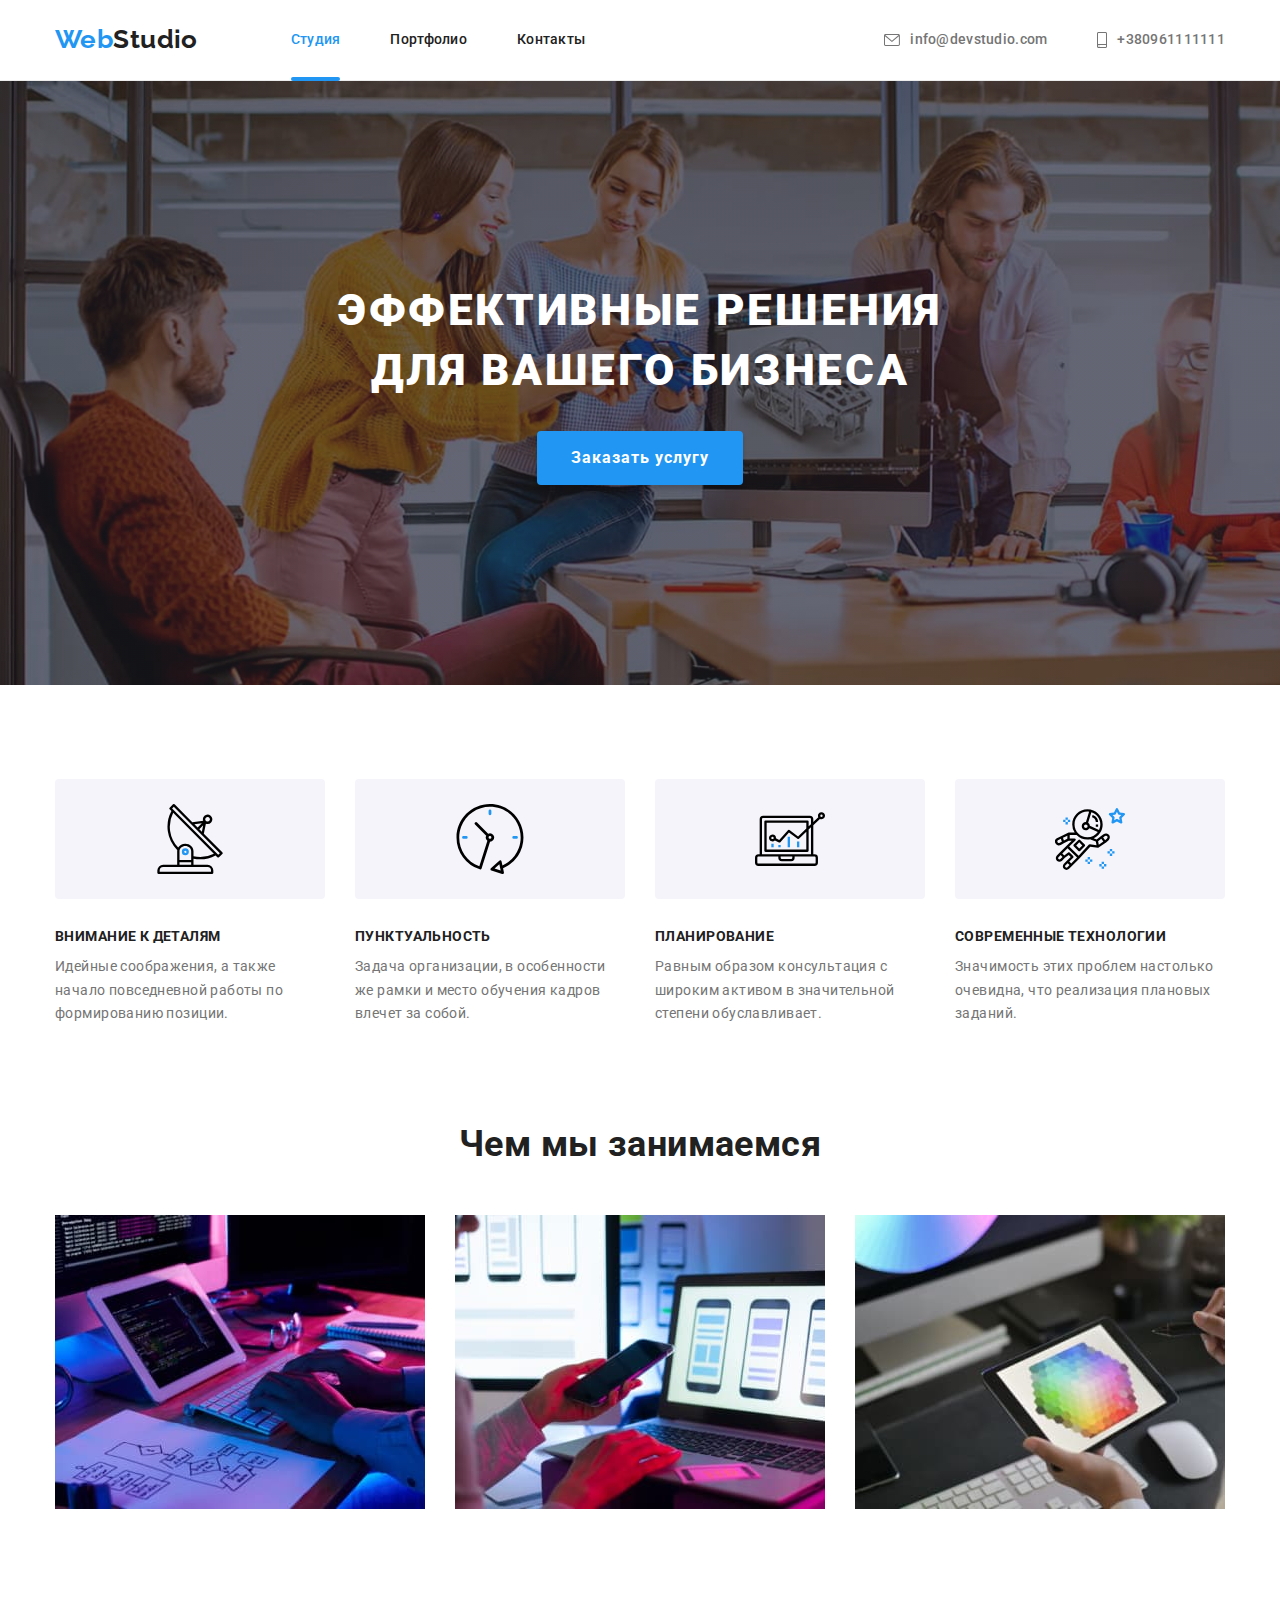
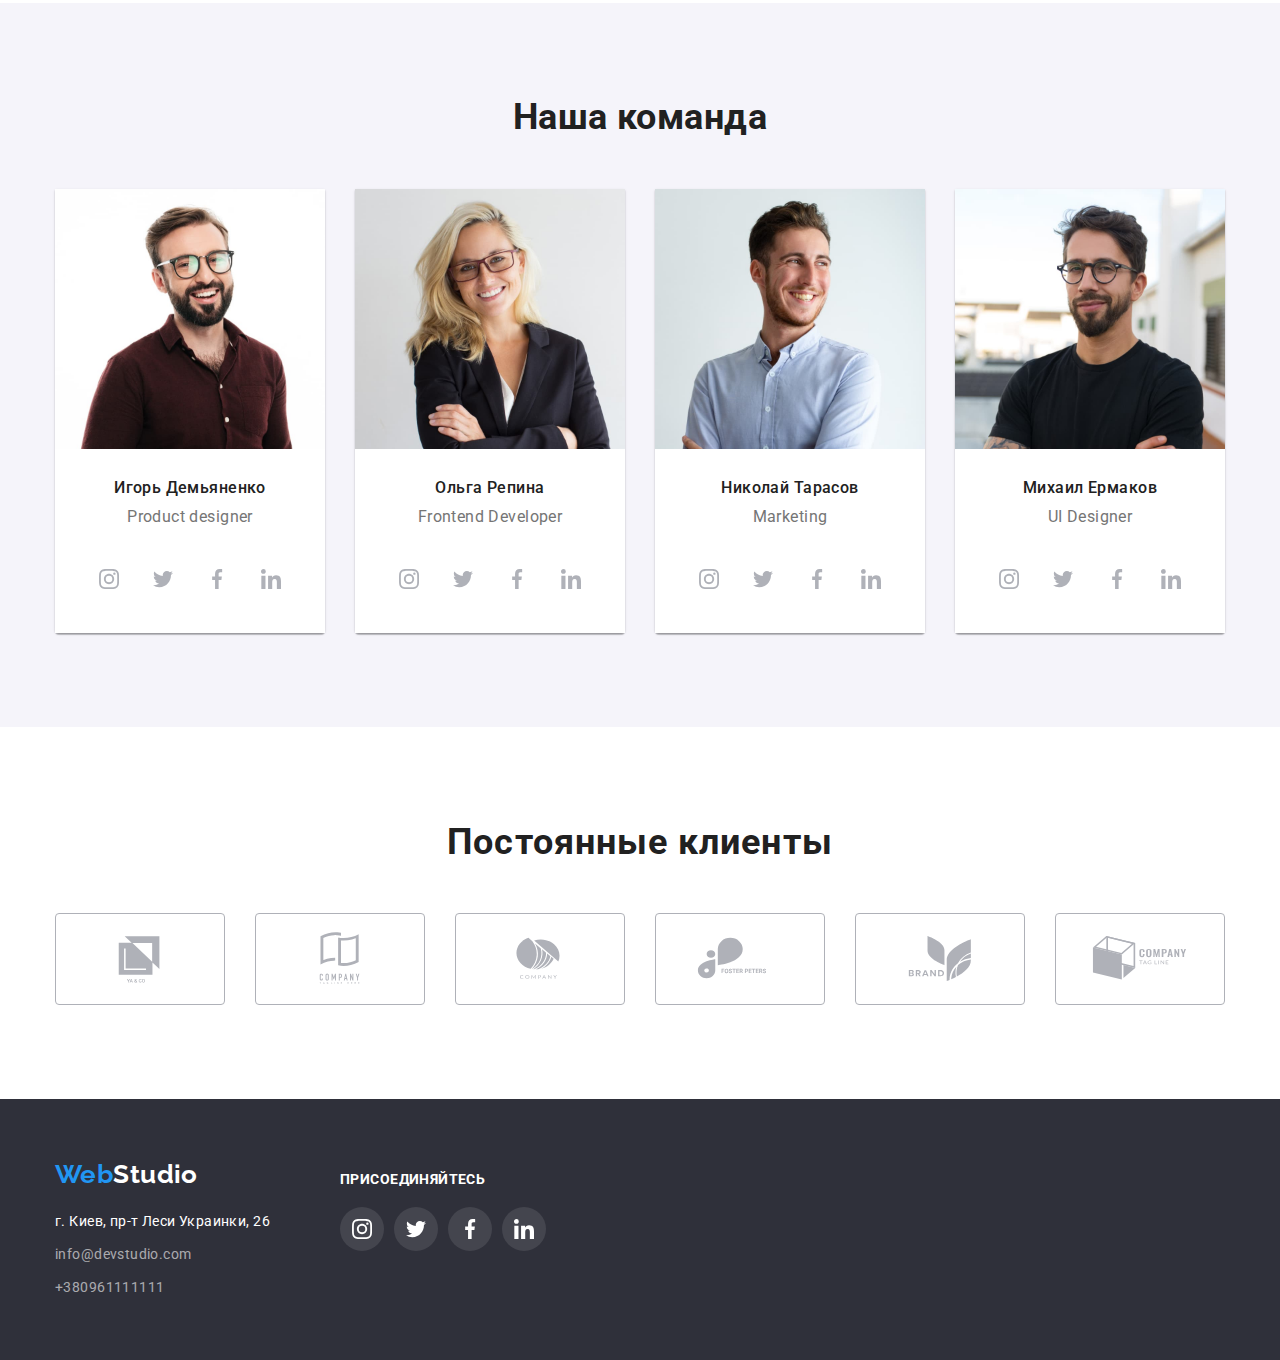
==== index.html @ 21a15780 "add line-nav" ====
<!DOCTYPE html>
<html lang="ru">
<head>
    <meta charset="UTF-8">
    <meta http-equiv="X-UA-Compatible" content="IE=edge">
    <meta name="viewport" content="width=device-width, initial-scale=1.0">
    <title>WebStudio</title>
    <link rel="preconnect" href="https://fonts.gstatic.com">
    <link href="https://fonts.googleapis.com/css2?family=Raleway:wght@700&family=Roboto:wght@400;500;700;900&display=swap" rel="stylesheet">
    <link rel="stylesheet" href="https://cdnjs.cloudflare.com/ajax/libs/modern-normalize/1.0.0/modern-normalize.min.css">
    <link rel="stylesheet" href="./css/styles.css">
</head>
<body>
  <header class="header">
    <div class="container">
      <nav class="navigation">
        <!--Logo section-->
        <a class="logotype link" href="./index.html"><span class="logo-item">Web</span>Studio</a>
        <!--Navigation-->
        <ul class="navigation-list list">
          <li class="navigation-item">
            <a class="navigation-link-current link" href="./index.html">Студия</a>
          </li>
          <li class="navigation-item">
            <a class="navigation-link link" href="./portfolio.html">Портфолио</a>
          </li>
          <li class="navigation-item">
            <a class="navigation-link link" href="#">Контакты</a>
          </li>
        </ul>
      </nav>
      <ul class="contact-list list">
        <li class="contact-link"> <a class="contact-item link" href="mailto:info@devstudio.com">
          <svg class="contact-mail">
            <use href="./images/icons/sprite.svg#icon-envelope"></use>
          </svg>
          info@devstudio.com</a>
        <li class="contact-link"> <a class="contact-item link" href="tel:+380961111111">
          <svg class="contact-tel">
            <use href="./images/icons/sprite.svg#icon-smartphone"></use>
          </svg>
          +380961111111</a> </li> 
        </li>
      </ul>
    </div>
  </header>
  <main class="main-studio">
    <!--Offer section-->
    <section class="offer-section">
      <div class="container">
        <h1 class="offer-section-title">Эффективные решения для вашего бизнеса</h1>
        <!--Order button-->
        <button class="order-button" type="button">Заказать услугу</button>
      </div>
    </section>
    <!--Details section-->
    <section class="details-section">
      <div class="container">
        <h2 class="visually-hidden">Наши приоритеты</h2>
        <ul class="details-section-list list">
          <li class="details-section-item">
            <div class="details-icon">
              <svg class="details-icon-svg">
                <use href="./images/icons/sprite.svg#icon-antenna"></use>
              </svg>
            </div>
            <h3 class="details-section-title">Внимание к деталям</h3>
            <p class="details-section-description">Идейные соображения, а также начало повседневной работы по формированию
              позиции.</p>
          </li>
          <li class="details-section-item">
            <div class="details-icon">
              <svg class="details-icon-svg">
                <use href="./images/icons/sprite.svg#icon-clock"></use>
              </svg>
            </div>
            <h3 class="details-section-title">Пунктуальность</h3>
            <p class="details-section-description">Задача организации, в особенности же рамки и место обучения кадров
              влечет
              за собой.</p>
          </li>
          <li class="details-section-item">
            <div class="details-icon">
              <svg class="details-icon-svg">
                <use href="./images/icons/sprite.svg#icon-diagram"></use>
              </svg>
            </div>
            <h3 class="details-section-title">Планирование</h3>
            <p class="details-section-description">Равным образом консультация с широким активом в значительной степени
              обуславливает.</p>
          </li>
          <li class="details-section-item">
            <div class="details-icon">
              <svg class="details-icon-svg">
                <use href="./images/icons/sprite.svg#icon-astronaut"></use>
              </svg>
            </div>
            <h3 class="details-section-title">Современные технологии</h3>
            <p class="details-section-description">Значимость этих проблем настолько очевидна, что реализация плановых
              заданий.</p>
          </li>
        </ul>
      </div>
    </section>
    <!--What we do-->
    <section class="what-we-do">
      <div class="container">
        <h2 class="what-we-do-title">Чем мы занимаемся</h2>
        <ul class="what-we-do-title-list list">
          <li class="what-we-do-item"><img class="what-we-do-image" src="./images/what-we-doing/img1.jpg"
              alt="programer-working-his-desk-office">
          </li>
          <li class="what-we-do-item"><img class="what-we-do-image" src="./images/what-we-doing/img2.jpg"
              alt="web-ui-designers-are-developing-application">
          </li>
          <li class="what-we-do-item"><img class="what-we-do-image" src="./images/what-we-doing/img3.jpg"
              alt="creative-artist-web-design-with-working">
          </li>
        </ul>
      </div>
    </section>
    <!--Team section-->
    <section class="ourteam">
      <div class="container">
        <h2 class="ourteam-main-title">Наша команда</h2>
        <ul class="ourteam-list list">
          <li class="ourteam-list-item"><img class="ourteam-image" src="./images/team/img-1.jpg" alt="Product designer">
            <div class="ourteam-content">
              <h3 class="ourteam-title">Игорь Демьяненко</h3>
              <p class="ourteam-description">Product designer</p>
              <ul class="list social-icons">
                <li class="social-icons-item">
                  <a href="" class="social-icons-link" target="_blank" rel="noopener noreferrer">
                    <svg class="social-icons-svg">
                      <use href="./images/icons/sprite.svg#icon-instagram"></use>
                    </svg>
                  </a>
                </li>
                <li class="social-icons-item">
                  <a href="" class="social-icons-link" target="_blank" rel="noopener noreferrer">
                    <svg class="social-icons-svg">
                      <use href="./images/icons/sprite.svg#icon-twitter"></use>
                    </svg>
                  </a>
                </li>
                <li class="social-icons-item">
                  <a href="" class="social-icons-link" target="_blank" rel="noopener noreferrer">
                    <svg class="social-icons-svg">
                      <use href="./images/icons/sprite.svg#icon-facebook"></use>
                    </svg>
                  </a>
                </li>
                <li class="social-icons-item">
                  <a href="" class="social-icons-link" target="_blank" rel="noopener noreferrer">
                    <svg class="social-icons-svg">
                      <use href="./images/icons/sprite.svg#icon-linkedin"></use>
                    </svg>
                  </a>
                </li>
              </ul>
            </div>
          </li>
          <li class="ourteam-list-item"><img class="ourteam-image" src="./images/team/img-2.jpg" alt="Frontend Developer">
            <div class="ourteam-content">
              <h3 class="ourteam-title">Ольга Репина</h3>
              <p class="ourteam-description">Frontend Developer</p>
              <ul class="list social-icons">
                <li class="social-icons-item">
                  <a href="" class="social-icons-link" target="_blank" rel="noopener noreferrer">
                    <svg class="social-icons-svg">
                      <use href="./images/icons/sprite.svg#icon-instagram"></use>
                    </svg>
                  </a>
                </li>
                <li class="social-icons-item">
                  <a href="" class="social-icons-link" target="_blank" rel="noopener noreferrer">
                    <svg class="social-icons-svg">
                      <use href="./images/icons/sprite.svg#icon-twitter"></use>
                    </svg>
                  </a>
                </li>
                <li class="social-icons-item">
                  <a href="" class="social-icons-link" target="_blank" rel="noopener noreferrer">
                    <svg class="social-icons-svg">
                      <use href="./images/icons/sprite.svg#icon-facebook"></use>
                    </svg>
                  </a>
                </li>
                <li class="social-icons-item">
                  <a href="" class="social-icons-link" target="_blank" rel="noopener noreferrer">
                    <svg class="social-icons-svg">
                      <use href="./images/icons/sprite.svg#icon-linkedin"></use>
                    </svg>
                  </a>
                </li>
              </ul>
            </div>
          </li>
          <li class="ourteam-list-item"><img class="ourteam-image" src="./images/team/img-3.jpg" alt="Marketing">
            <div class="ourteam-content">
              <h3 class="ourteam-title">Николай Тарасов</h3>
              <p class="ourteam-description">Marketing</p>
              <ul class="list social-icons">
                <li class="social-icons-item">
                  <a href="" class="social-icons-link" target="_blank" rel="noopener noreferrer">
                    <svg class="social-icons-svg">
                      <use href="./images/icons/sprite.svg#icon-instagram"></use>
                    </svg>
                  </a>
                </li>
                <li class="social-icons-item">
                  <a href="" class="social-icons-link" target="_blank" rel="noopener noreferrer">
                    <svg class="social-icons-svg">
                      <use href="./images/icons/sprite.svg#icon-twitter"></use>
                    </svg>
                  </a>
                </li>
                <li class="social-icons-item">
                  <a href="" class="social-icons-link" target="_blank" rel="noopener noreferrer">
                    <svg class="social-icons-svg">
                      <use href="./images/icons/sprite.svg#icon-facebook"></use>
                    </svg>
                  </a>
                </li>
                <li class="social-icons-item">
                  <a href="" class="social-icons-link" target="_blank" rel="noopener noreferrer">
                    <svg class="social-icons-svg">
                      <use href="./images/icons/sprite.svg#icon-linkedin"></use>
                    </svg>
                  </a>
                </li>
              </ul>
            </div>
          </li>
          <li class="ourteam-list-item"><img class="ourteam-image" src="./images/team/img-4.jpg" alt="UI Designer">
            <div class="ourteam-content">
              <h3 class="ourteam-title">Михаил Ермаков</h3>
              <p class="ourteam-description">UI Designer</p>
              <ul class="list social-icons">
                <li class="social-icons-item">
                  <a href="" class="social-icons-link" target="_blank" rel="noopener noreferrer">
                    <svg class="social-icons-svg">
                      <use href="./images/icons/sprite.svg#icon-instagram"></use>
                    </svg>
                  </a>
                </li>
                <li class="social-icons-item">
                  <a href="" class="social-icons-link" target="_blank" rel="noopener noreferrer">
                    <svg class="social-icons-svg">
                      <use href="./images/icons/sprite.svg#icon-twitter"></use>
                    </svg>
                  </a>
                </li>
                <li class="social-icons-item">
                  <a href="" class="social-icons-link" target="_blank" rel="noopener noreferrer">
                    <svg class="social-icons-svg">
                      <use href="./images/icons/sprite.svg#icon-facebook"></use>
                    </svg>
                  </a>
                </li>
                <li class="social-icons-item">
                  <a href="" class="social-icons-link" target="_blank" rel="noopener noreferrer">
                    <svg class="social-icons-svg">
                      <use href="./images/icons/sprite.svg#icon-linkedin"></use>
                    </svg>
                  </a>
                </li>
              </ul>
            </div>
          </li>
        </ul>
      </div>
    </section>
    <!-- Client-section -->
    <section class="client-section">
      <div class="container">
        <h2 class="client-title">Постоянные клиенты</h2>
        <ul class="client-list list">
          <li class="client-item">
            <a class="client-link" href="">
              <svg class="client-icons-svg">
                <use href="./images/icons/sprite.svg#icon-logo1"></use>
              </svg>
            </a>
          </li>
          <li class="client-item">
            <a class="client-link" href="">
              <svg class="client-icons-svg">
                <use href="./images/icons/sprite.svg#icon-logo2"></use>
              </svg>
            </a>
          </li>
          <li class="client-item">
            <a class="client-link" href="">
              <svg class="client-icons-svg">
                <use href="./images/icons/sprite.svg#icon-logo3"></use>
              </svg>
            </a>
          </li>
          <li class="client-item">
            <a class="client-link" href="">
              <svg class="client-icons-svg">
                <use href="./images/icons/sprite.svg#icon-logo4"></use>
              </svg>
            </a>
          </li>
          <li class="client-item">
            <a class="client-link" href="">
              <svg class="client-icons-svg">
                <use href="./images/icons/sprite.svg#icon-logo5"></use>
              </svg>
            </a>
          </li>
          <li class="client-item">
            <a class="client-link" href="">
              <svg class="client-icons-svg">
                <use href="./images/icons/sprite.svg#icon-logo6"></use>
              </svg>
            </a>
          </li>
        </ul>
      </div>
    </section>
  </main>
  <!--Contact footer section-->
  <footer class="contact-footer">
    <div class="container">
      <div class="contact-address">
        <a class="footer-logotype link" href="./index.html"><span class="logo-item">Web</span>Studio</a>
        <address class="address">
          <ul class="contact-footer-list list">
            <li class="contact-footer-item"><a class="contact-footer-link link"
                href="https://goo.gl/maps/Lhu3DwiovZqrXFvk8">г. Киев, пр-т Леси Украинки, 26</a></li>
            <li class="contact-footer-item"><a class="contact-footer-link2 link"
                href="mailto:info@devstudio.com">info@devstudio.com</a></li>
            <li class="contact-footer-item"><a class="contact-footer-link2 link" href="tel:+380961111111">+380961111111</a>
            </li>
          </ul>
        </address>
      </div>
      <div class="social-connect">
        <h2 class="connect-to-us">присоединяйтесь</h2>
        <ul class="social-icons list">
          <li class="social-icons-item">
            <a href="" class="social-icons-link footer-link" target="_blank" rel="noopener noreferrer">
              <svg class="social-icons-svg social-footer-svg">
                <use href="./images/icons/sprite.svg#icon-instagram"></use>
              </svg>
            </a>
          </li>
          <li class="social-icons-item">
            <a href="" class="social-icons-link footer-link" target="_blank" rel="noopener noreferrer">
              <svg class="social-icons-svg social-footer-svg">
                <use href="./images/icons/sprite.svg#icon-twitter"></use>
              </svg>
            </a>
          </li>
          <li class="social-icons-item">
            <a href="" class="social-icons-link footer-link" target="_blank" rel="noopener noreferrer">
              <svg class="social-icons-svg social-footer-svg">
                <use href="./images/icons/sprite.svg#icon-facebook"></use>
              </svg>
            </a>
          </li>
          <li class="social-icons-item">
            <a href="" class="social-icons-link footer-link" target="_blank" rel="noopener noreferrer">
              <svg class="social-icons-svg social-footer-svg">
                <use href="./images/icons/sprite.svg#icon-linkedin"></use>
              </svg>
            </a>
          </li>
        </ul>
      </div>
    </div>
  </footer>
  </body>
</html>
---- css/styles.css ----
:root {
  --main-font: "Roboto", sans-serif;
  --secondary-font: "Raleway", sans-serif;
  --main-color: #757575;
  --secondary-color: #212121;
  --accent-color: #2196f3;
  --accent-color-secondary: #ffffff;
  --background-color: #2f303a;
  --background-color-secondary: #f5f4fa;
  --icons-color: #afb1b8;
}
h1,
h2,
h3,
h4,
h5,
h6,
p {
  margin: 0;
}
img {
  display: block;
}
ul {
  margin: 0;
  padding: 0;
}
.list {
  list-style: none;
}
.link {
  text-decoration: none;
}
.address {
  font-style: normal;
  margin-top: 20px;
}
.container {
  width: 1200px;
  padding-left: 15px;
  padding-right: 15px;
  text-align: center;
  margin-right: auto;
  margin-left: auto;
}
body {
  font-family: var(--main-font);
  font-size: 14px;
  letter-spacing: 0.03em;
}
/*=============HEADER============*/
.header {
  margin-bottom: 0px;
  border-bottom: 1px solid #ececec;
}
.header .container {
  display: flex;
  align-items: center;
}
.navigation {
  background: var(--accent-color-secondary);
  display: flex;
  align-items: center;
}
.logotype {
  font-family: var(--secondary-font);
  font-weight: bold;
  font-size: 26px;
  line-height: 1.19;
  color: var(--secondary-color);
  padding-top: 24px;
  padding-bottom: 25px;
  margin-right: 93px;
  display: block;
}
.logo-item {
  color: var(--accent-color);
}
.navigation-list {
  display: flex;
  align-items: center;
}
.navigation-item:not(:last-child) {
  margin-right: 50px;
}
.navigation-link {
  font-weight: 500;
  font-size: 14px;
  line-height: 1.14;
  letter-spacing: 0.02em;
  color: var(--secondary-color);
  padding-top: 32px;
  padding-bottom: 32px;
  display: block;
}
.navigation-link-current {
  font-weight: 500;
  font-size: 14px;
  line-height: 1.14;
  letter-spacing: 0.02em;
  color: var(--accent-color);
  padding-top: 32px;
  padding-bottom: 32px;
  display: block;
}
.navigation-link-current {
  position: relative;
  /* color: var(--accent-color); */
}
.navigation-link-current::after {
  content: "";
  display: block;
  width: 100%;
  height: 4px;
  border-radius: 2px;
  background-color: var(--accent-color);
  bottom: -1px;
  position: absolute;
}
.navigation-link:hover,
.navigation-link:focus {
  color: var(--accent-color);
}
.contact-list {
  display: flex;
  align-items: center;
  margin-left: auto;
}
.contact-link:not(:last-child) {
  margin-right: 50px;
}
.contact-item {
  display: flex;
  align-items: center;
  font-weight: 500;
  font-size: 14px;
  line-height: 1.14;
  letter-spacing: 0.02em;
  color: var(--main-color);
  padding-top: 32px;
  padding-bottom: 32px;
}
.contact-item:hover,
.contact-item:focus {
  color: var(--accent-color);
}
.contact-mail {
  width: 16px;
  height: 12px;
  fill: currentColor;
  margin-right: 10px;
}
.contact-tel {
  width: 10px;
  height: 16px;
  fill: currentColor;
  margin-right: 10px;
}
/*=============END-HEADER============*/
/*=============OFFER============*/

.offer-section {
  background: var(--background-color);
  padding-top: 200px;
  padding-bottom: 200px;
  max-width: 1600px;
  min-height: 600px;
  margin-left: auto;
  margin-right: auto;
  background-image: linear-gradient(
      to top,
      rgba(47, 48, 58, 0.4),
      rgba(47, 48, 58, 0.4)
    ),
    url(../images/hero-image.jpg);
  background-repeat: no-repeat, no-repeat;
  background-size: cover, cover;
}
.offer-section .container {
  display: flex;
  flex-direction: column;
  justify-content: center;
  align-items: center;
}
.offer-section-title {
  font-weight: 900;
  font-size: 44px;
  line-height: 1.36;
  letter-spacing: 0.06em;
  text-transform: uppercase;
  color: var(--accent-color-secondary);
  max-width: 696px;
  text-align: center;
  margin-bottom: 30px;
}
.order-button {
  min-width: 200px;
  min-height: 50px;
  padding: 10px 32px;
  font-weight: bold;
  font-size: 16px;
  line-height: 1.875;
  letter-spacing: 0.06em;
  color: var(--accent-color-secondary);
  background: var(--accent-color);
  box-shadow: 0px 4px 4px rgba(0, 0, 0, 0.15);
  border-radius: 4px;
  border-color: transparent;
  cursor: pointer;
}
.order-button:hover,
.order-bytton:focus {
  background: var(--accent-color);
  box-shadow: 0px 4px 4px rgba(0, 0, 0, 0.15);
  border-radius: 4px;
  border-color: transparent;
  cursor: pointer;
}
/*=============END-OFFER============*/
/*=============DETAILS============*/
.details-section {
  padding-top: 94px;
  padding-bottom: 94px;
}
.visually-hidden {
  position: absolute !important;
  clip: rect(1px 1px 1px 1px);
  clip: rect(1px, 1px, 1px, 1px);
  padding: 0 !important;
  border: 0 !important;
  height: 1px !important;
  width: 1px !important;
  overflow: hidden;
}
.details-section-list {
  display: flex;
  align-items: center;
  text-align: left;
  justify-content: center;
  margin: -15px;
}
.details-section-item {
  flex-basis: calc((100% - 4 * 30px) / 4);
  margin: 15px;
}
.details-section-title {
  font-weight: bold;
  font-size: 14px;
  line-height: 1.14;
  text-transform: uppercase;
  color: var(--secondary-color);
  margin-bottom: 10px;
}
.details-section-description {
  width: 270px;
  height: 75px;
  font-weight: normal;
  font-size: 14px;
  line-height: 1.71;
  text-transform: none;
  color: var(--main-color);
}
.details-icon {
  display: flex;
  align-items: center;
  justify-content: center;
  background-color: var(--background-color-secondary);
  margin-bottom: 30px;
  border-radius: 4px;
  height: 120px;
}
.details-icon-svg {
  width: 70px;
  height: 70px;
  fill: currentColor;
}
/*=============END-DETAILS============*/
/*=============WHAT-WE-DO============*/
.what-we-do {
  padding-bottom: 94px;
}
.what-we-do-title {
  font-weight: bold;
  font-size: 36px;
  line-height: 1.16;
  color: var(--secondary-color);
  margin-bottom: 50px;
}
.what-we-do-title-list {
  display: flex;
  align-items: center;
  justify-content: center;
  margin: -15px;
}
.what-we-do-item {
  margin: 15px;
  flex-basis: calc((100% - 3 * 30px) / 3);
}
.what-we-do-image {
  width: 370px;
  height: 294px;
}
/*=============END-WHAT-WE-DO============*/
/*=============OURTEAM============*/
.ourteam {
  background: var(--background-color-secondary);
  padding-top: 94px;
  padding-bottom: 94px;
}
.ourteam-main-title {
  font-weight: bold;
  font-size: 36px;
  line-height: 1.16;
  color: var(--secondary-color);
  margin-bottom: 50px;
}
.ourteam-list {
  display: flex;
  align-items: center;
  justify-content: center;
  margin: -15px;
}
.ourteam-list-item {
  flex-basis: calc((100% - 4 * 30px) / 4);
  margin: 15px;
  box-shadow: 0px 1px 3px rgba(0, 0, 0, 0.12), 0px 1px 1px rgba(0, 0, 0, 0.14),
    0px 2px 1px rgba(0, 0, 0, 0.2);
  border-radius: 0px 0px 4px 4px;
}
.ourteam-content {
  padding: 30px 10px 32px 10px;
  background: #ffffff;
}
.ourteam-title {
  font-style: normal;
  font-weight: 500;
  font-size: 16px;
  line-height: 1.18;
  color: var(--secondary-color);
  text-align: center;
  margin-bottom: 10px;
}
.ourteam-image {
  width: 270px;
  height: 260px;
}
.ourteam-description {
  font-weight: normal;
  font-size: 16px;
  line-height: 1.18;
  color: var(--main-color);
  text-align: center;
  margin-bottom: 30px;
}
.social-icons {
  display: inline-flex;
}
.social-icons-svg {
  width: 20px;
  height: 20px;
  fill: var(--icons-color);
}
.social-icons-item:not(:last-child) {
  margin-right: 10px;
}
.social-icons-link:hover .social-icons-svg,
.social-icons-link:focus .social-icons-svg {
  fill: var(--accent-color-secondary);
}
.social-icons-link:hover,
.social-icons-link:focus {
  background-color: var(--accent-color);
}
.social-icons-link {
  display: flex;
  align-items: center;
  justify-content: center;
  width: 44px;
  height: 44px;
  border-radius: 50%;
  background-color: var(--accent-color-secondary);
}
/*=============END-OURTEAM============*/
/* ============CLIENTS=========== */
.client-section {
  padding-top: 94px;
  padding-bottom: 94px;
}
.client-list {
  display: flex;
  align-items: center;
  justify-content: center;
}
.client-title {
  font-size: 36px;
  line-height: 1.17;
  text-align: center;
  justify-content: center;
  letter-spacing: 0.03em;
  color: var(--secondary-color);
  margin-bottom: 50px;
}
.client-item {
  width: 170px;
  height: 92px;
  flex-basis: calc(100% - 6 * 30px) / 6;
}
.client-link {
  display: flex;
  justify-content: center;
  align-items: center;
  border: 1px solid #afb1b8;
  border-radius: 4px;
  width: 100%;
  height: 100%;
}
.client-icons-svg {
  width: 106px;
  height: 60px;
  fill: #afb1b8;
}
.client-link:hover,
.client-link:focus {
  border-color: var(--accent-color);
}
.client-item:not(:last-child) {
  margin-right: 30px;
}
.client-link:hover .client-icons-svg,
.client-link:focus .client-icons-svg {
  fill: var(--accent-color);
}

/* ===========END-CLIENTS=========== */
/*=============CONTACT-FOOTER===========*/
.contact-footer .container {
  display: flex;
  text-align: left;
}
.contact-footer {
  background: var(--background-color);
  padding-top: 60px;
  padding-bottom: 60px;
}
.footer-logotype {
  font-family: Raleway;
  font-weight: bold;
  font-size: 26px;
  line-height: 1.19;
  color: var(--accent-color-secondary);
  margin-bottom: 20px;
}
.contact-footer-item:not(:last-child) {
  margin-bottom: 9px;
}
.contact-footer-link {
  font-weight: normal;
  font-size: 14px;
  line-height: 1.71;
  color: var(--accent-color-secondary);
}
.contact-footer-link2 {
  font-weight: normal;
  font-size: 14px;
  line-height: 1.71;
  color: rgba(255, 255, 255, 0.6);
}
.social-connect {
  margin-left: 70px;
}
.connect-to-us {
  text-transform: uppercase;
  color: var(--accent-color-secondary);
  margin-bottom: 20px;
  margin-top: 12px;
  font-size: 14px;
  line-height: 1.15;
  letter-spacing: 0.03em;
  text-transform: uppercase;
}
.footer-link {
  background-color: rgba(255, 255, 255, 0.1);
}
.social-footer-svg {
  fill: var(--accent-color-secondary);
}
/*=============END-CONTACT-FOOTER===========*/
/*=============PORTFOLIO-BUTTON===========*/
.portfolio {
  padding-top: 94px;
  padding-bottom: 94px;
}
.list-portfolio-buttons {
  display: flex;
  align-items: center;
  justify-content: center;
  margin-bottom: 50px;
}
.portfolio-buttons-items:not(:last-child) {
  margin-right: 8px;
}
.portfolio-button {
  min-width: 73px;
  min-height: 38px;
  padding: 6px 22px;
  font-weight: 500;
  font-size: 16px;
  line-height: 1.625;
  color: var(--secondary-color);
  background: var(--background-color-secondary);
  border-radius: 4px;
  border-color: transparent;
  cursor: pointer;
}
.portfolio-button:hover,
.portfolio-button:focus {
  font-weight: 500;
  font-size: 16px;
  line-height: 1.625;
  color: var(--accent-color-secondary);
  background: var(--accent-color);
  box-shadow: 0px 3px 1px rgba(0, 0, 0, 0.1), 0px 1px 2px rgba(0, 0, 0, 0.08),
    0px 2px 2px rgba(0, 0, 0, 0.12);
  border-radius: 4px;
}
/*=============END-PORTFOLIO-BUTTON===========*/
/*=============PORTFOLIO-IMAGES===========*/
.list-portfolio-images {
  display: flex;
  box-sizing: border-box;
  flex-wrap: wrap;
  align-items: center;
  margin-top: -30px;
  margin-left: -30px;
}
.portfolio-content {
  text-align: left;
  padding-top: 20px;
  padding-right: 24px;
  padding-left: 24px;
  padding-bottom: 20px;
  display: inline-block;
  border: 1px solid #eeeeee;
  border-top: none;
  width: 370px;
}
.list-portfolio-images-items {
  flex-basis: calc((100% - 3 * 30px) / 3);
  margin-top: 30px;
  margin-left: 30px;
}
.list-portfolio-images-items:hover,
.list-portfolio-images-items:focus {
  box-shadow: 0px 1px 1px rgba(0, 0, 0, 0.12), 0px 4px 4px rgba(0, 0, 0, 0.06),
    1px 4px 6px rgba(0, 0, 0, 0.16);
}
.portfolio-image {
  width: 370px;
  height: 294px;
}
.portfolio-images-title {
  font-weight: bold;
  font-size: 18px;
  line-height: 2;
  letter-spacing: 0.06em;
  color: var(--secondary-color);
  margin-bottom: 4px;
}
.portfolio-image-description {
  font-weight: normal;
  font-size: 16px;
  line-height: 1.875;
  color: var(--main-color);
}
/*=============END-PORTFOLIO-IMAGES===========*/
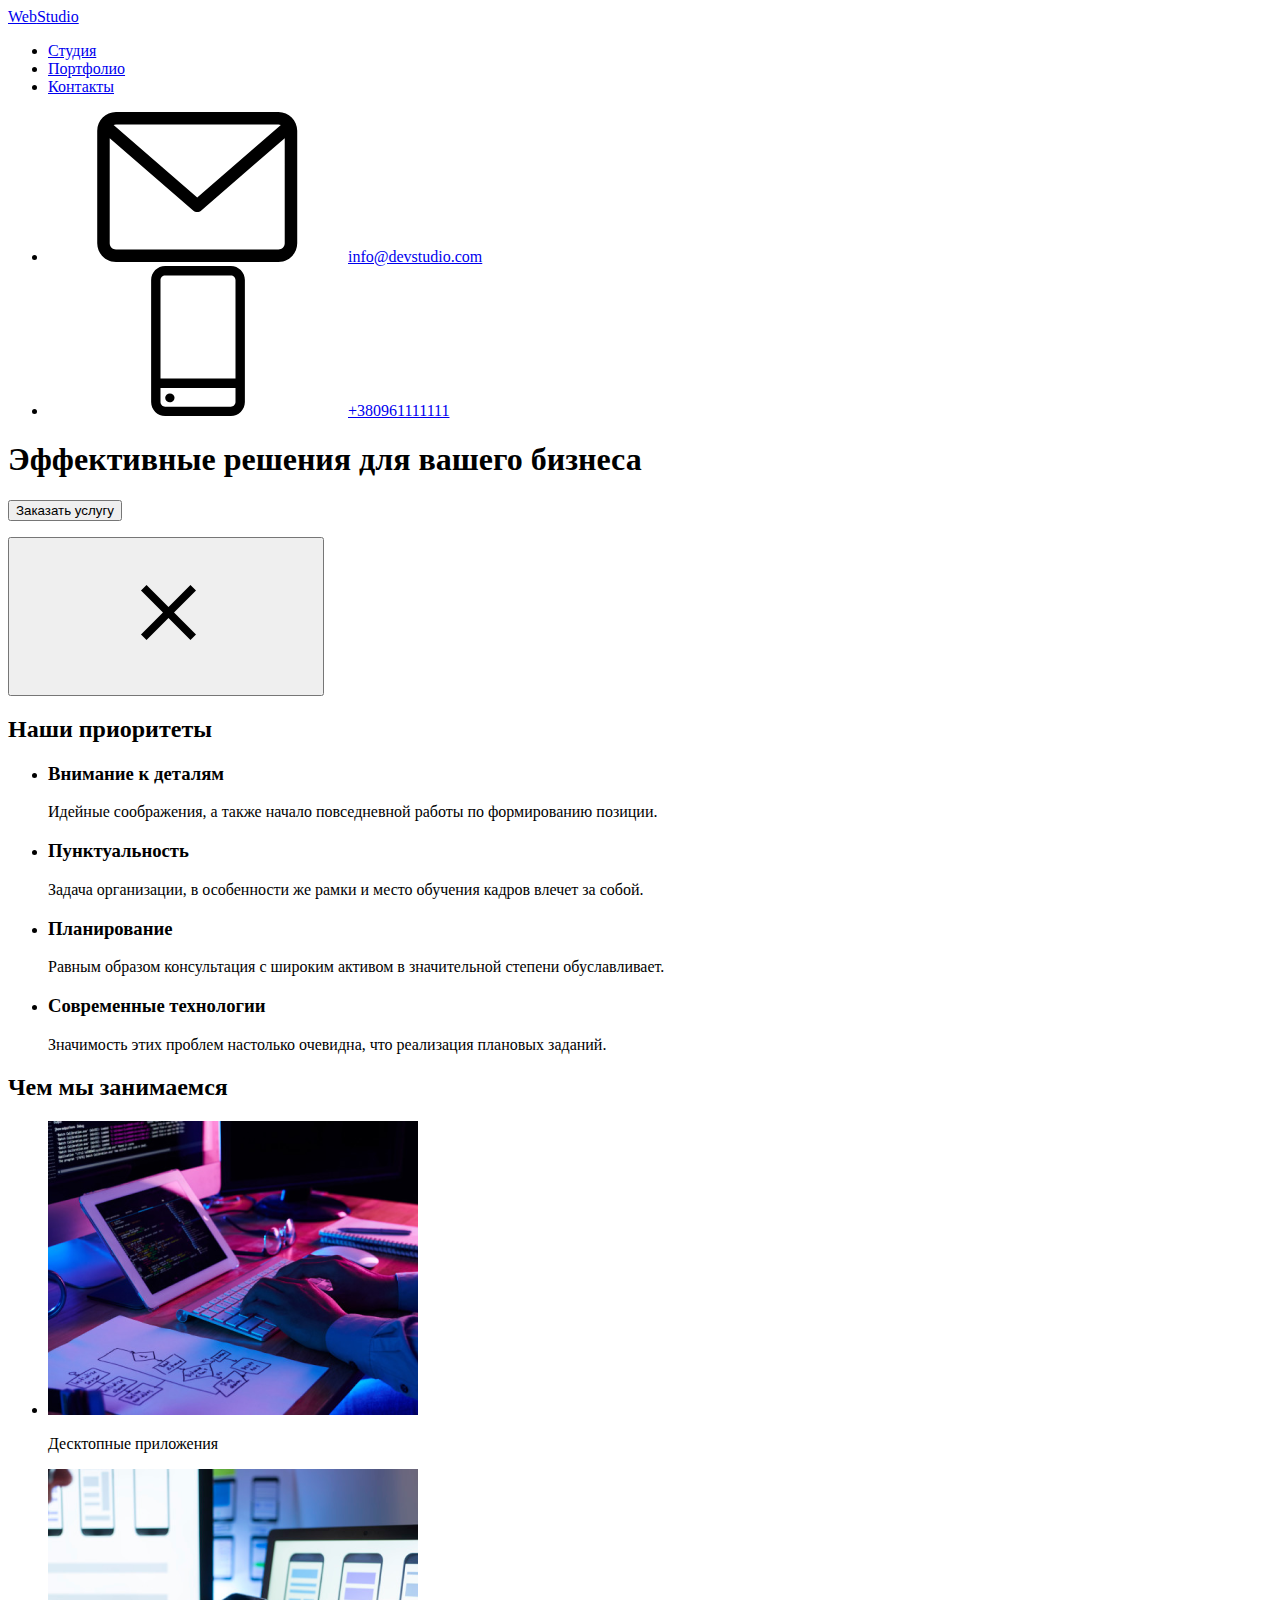
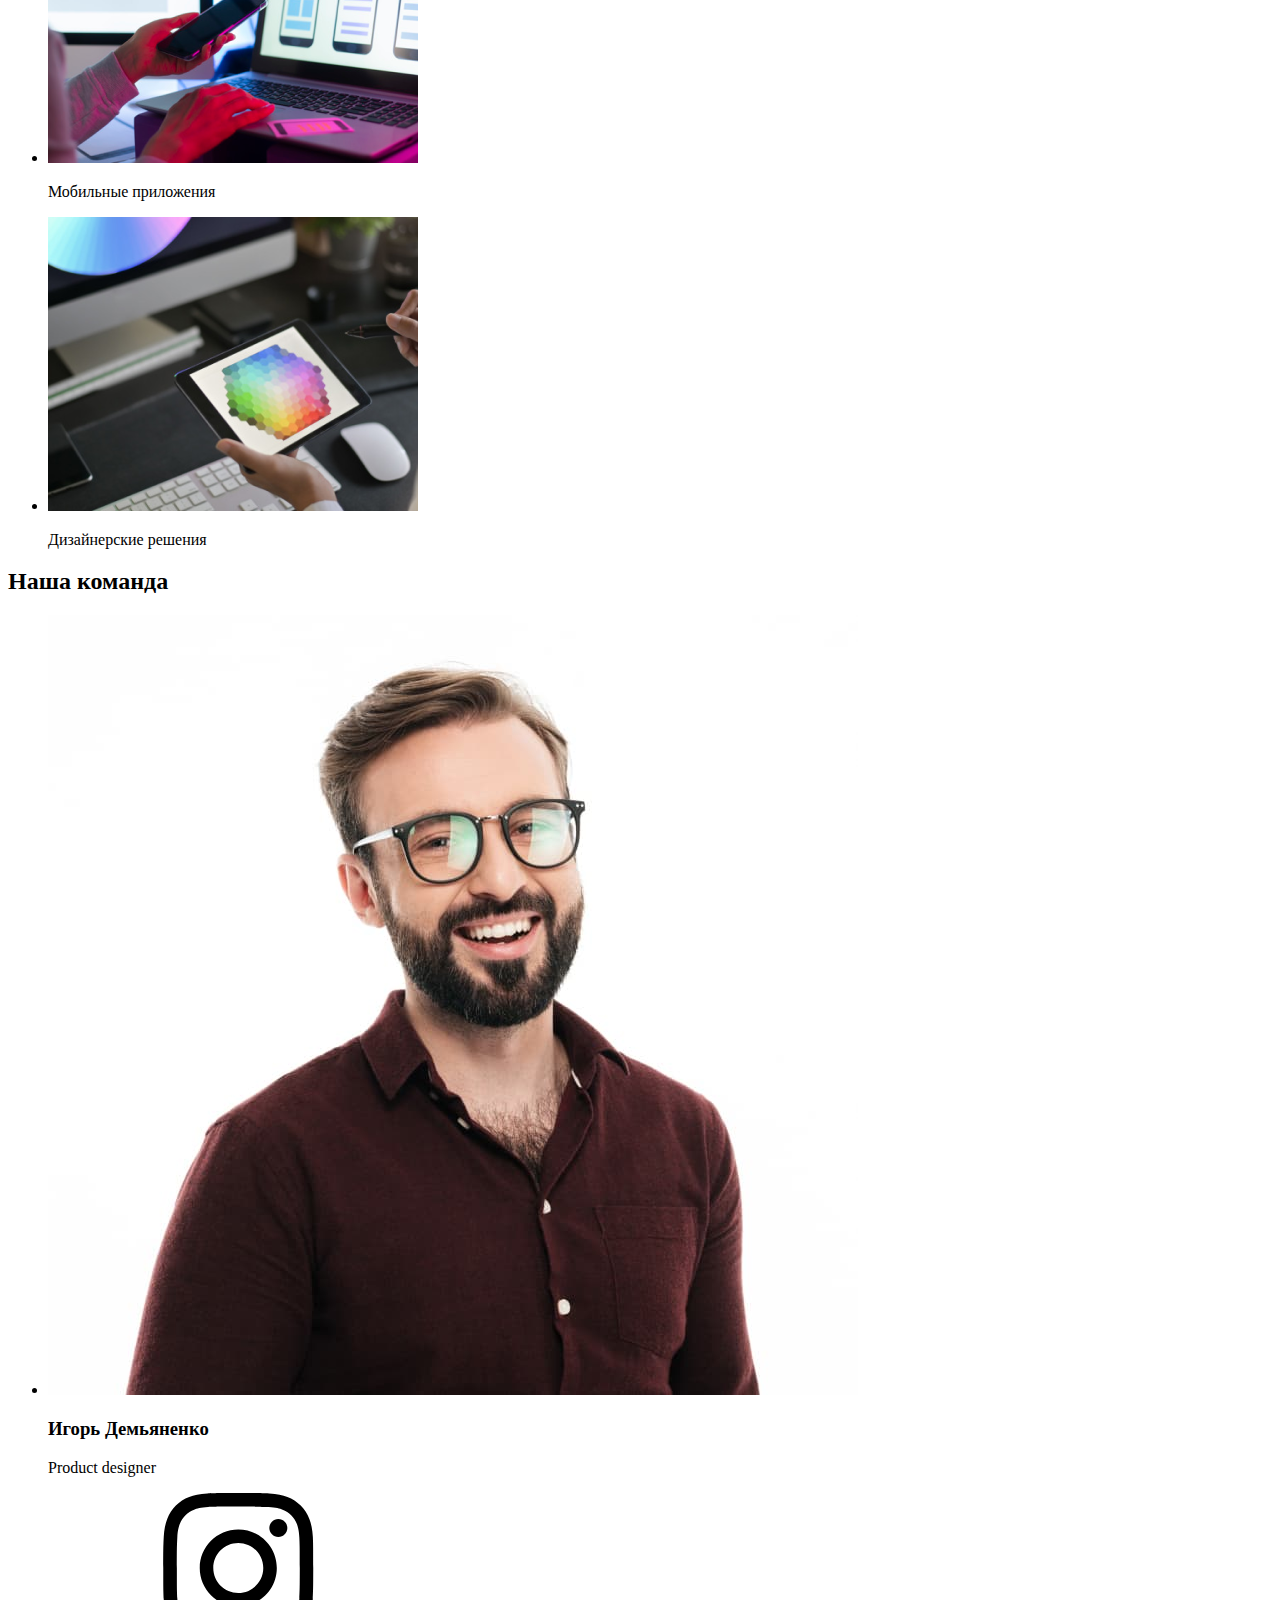
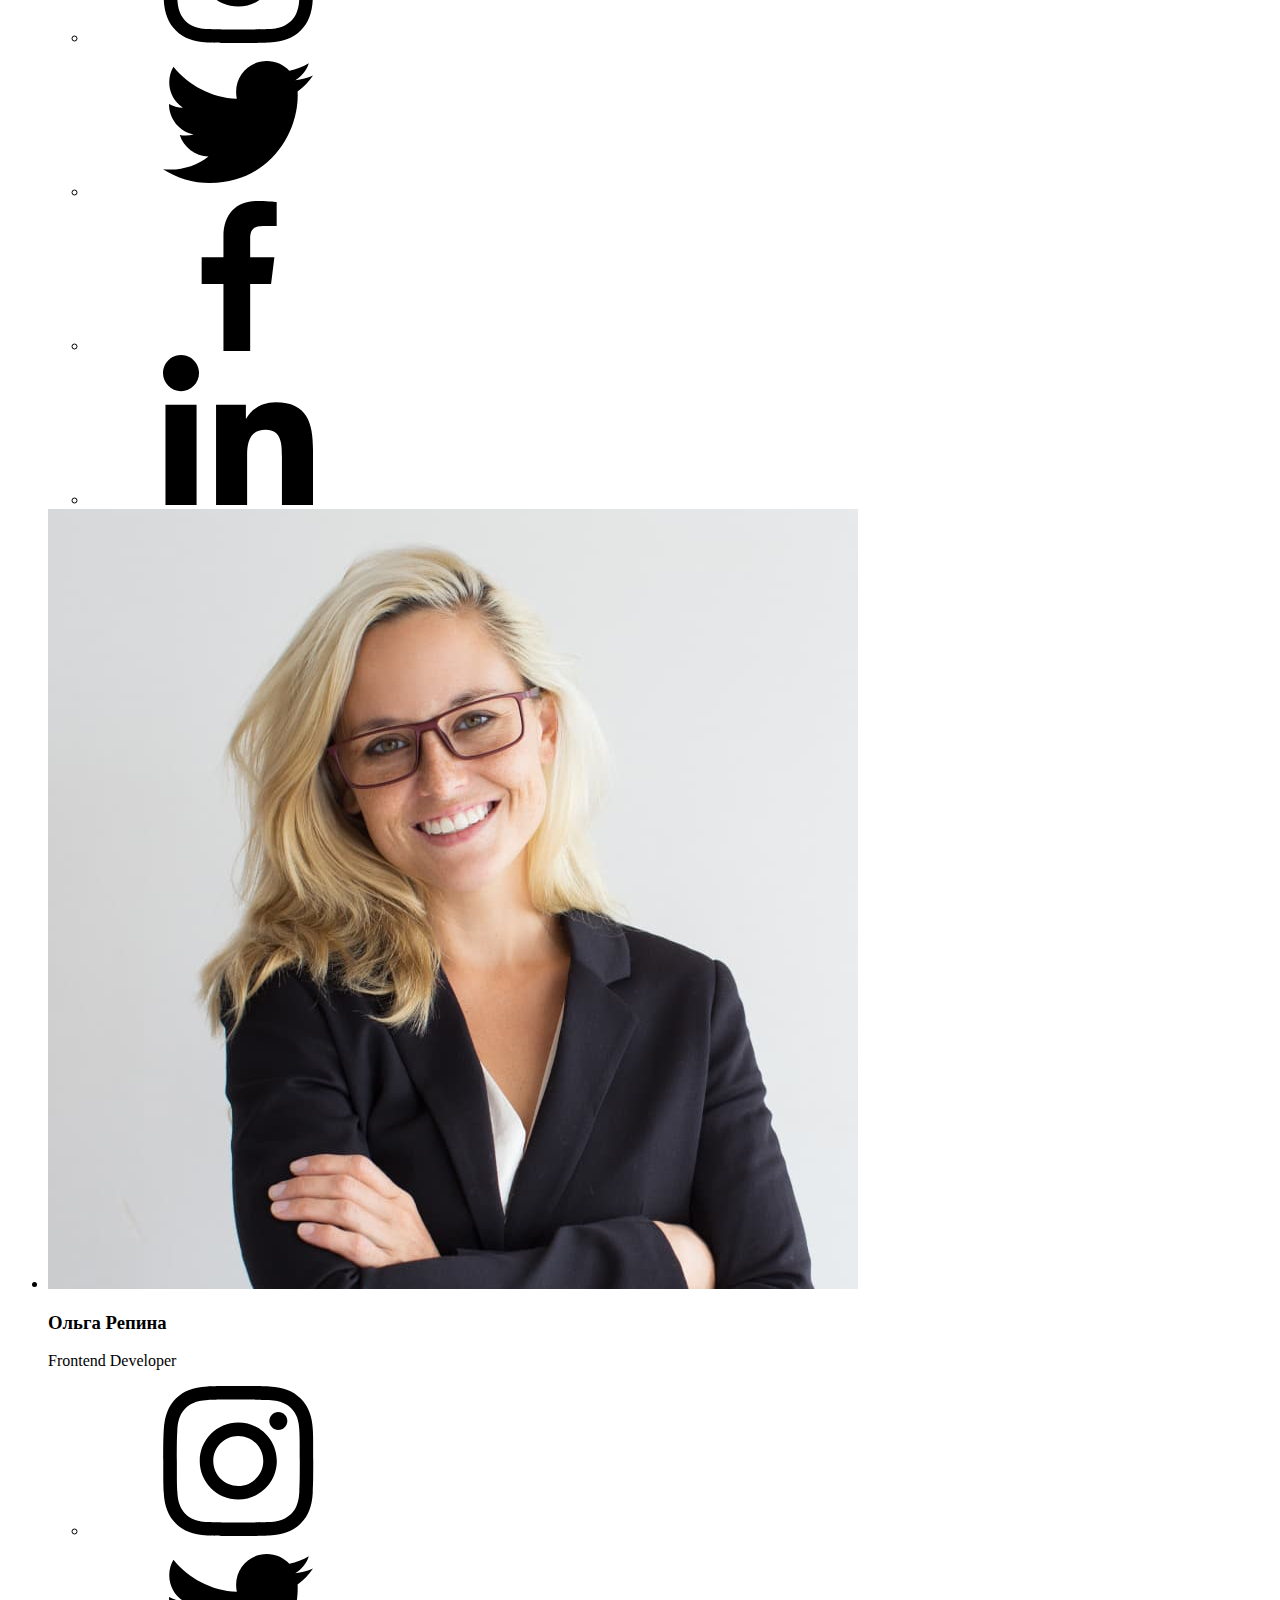
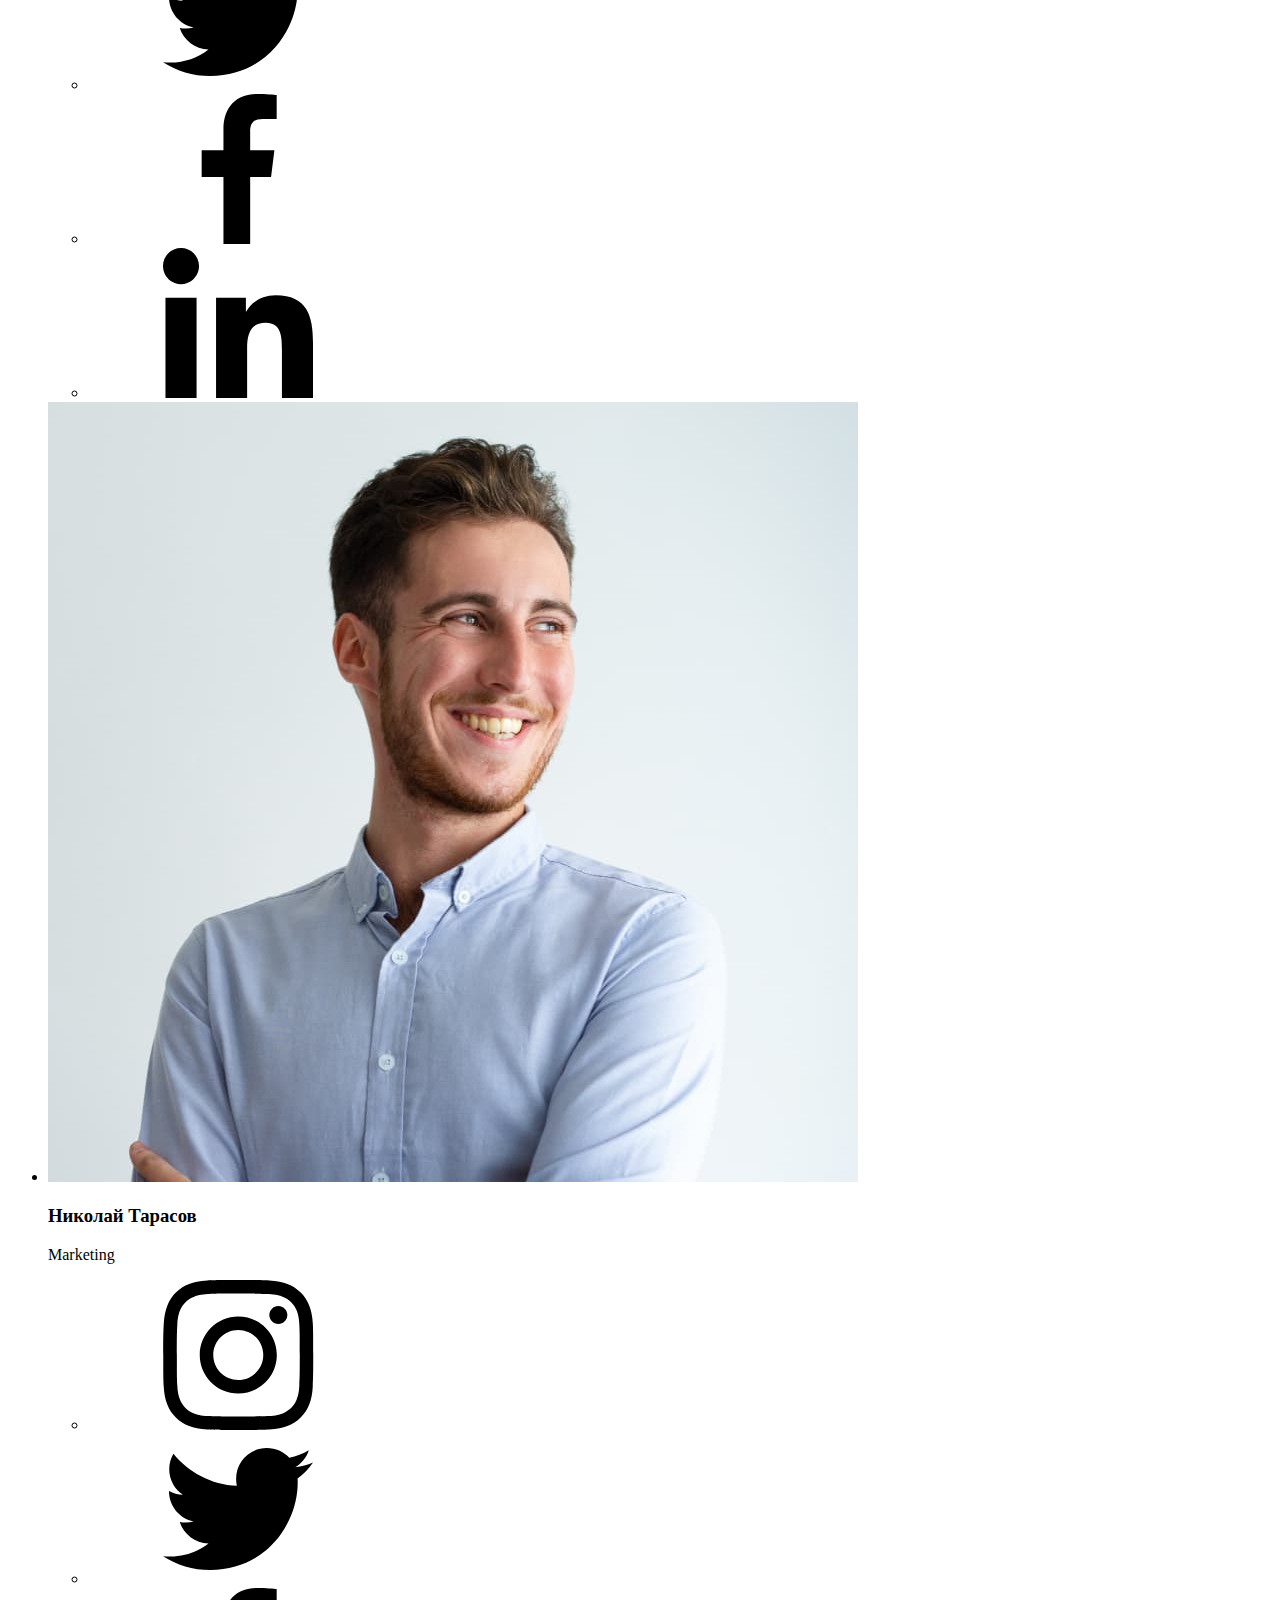
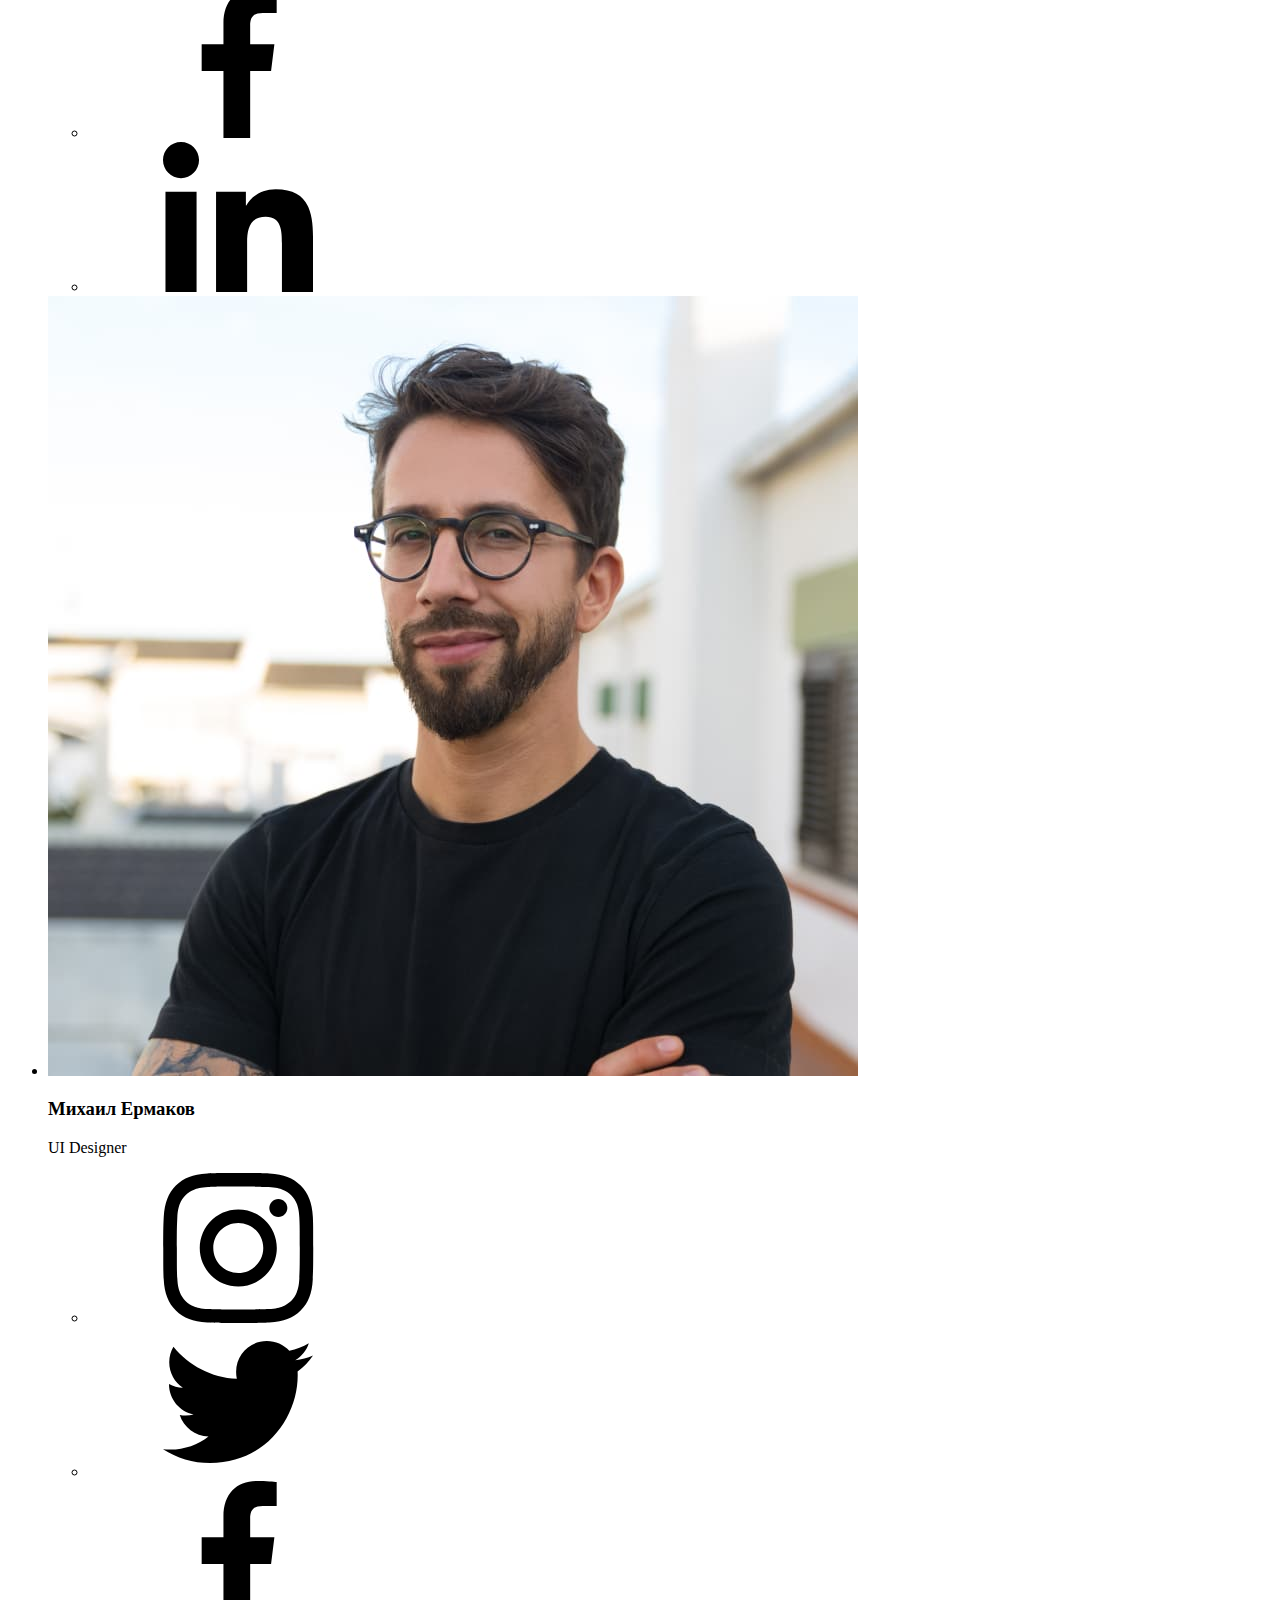
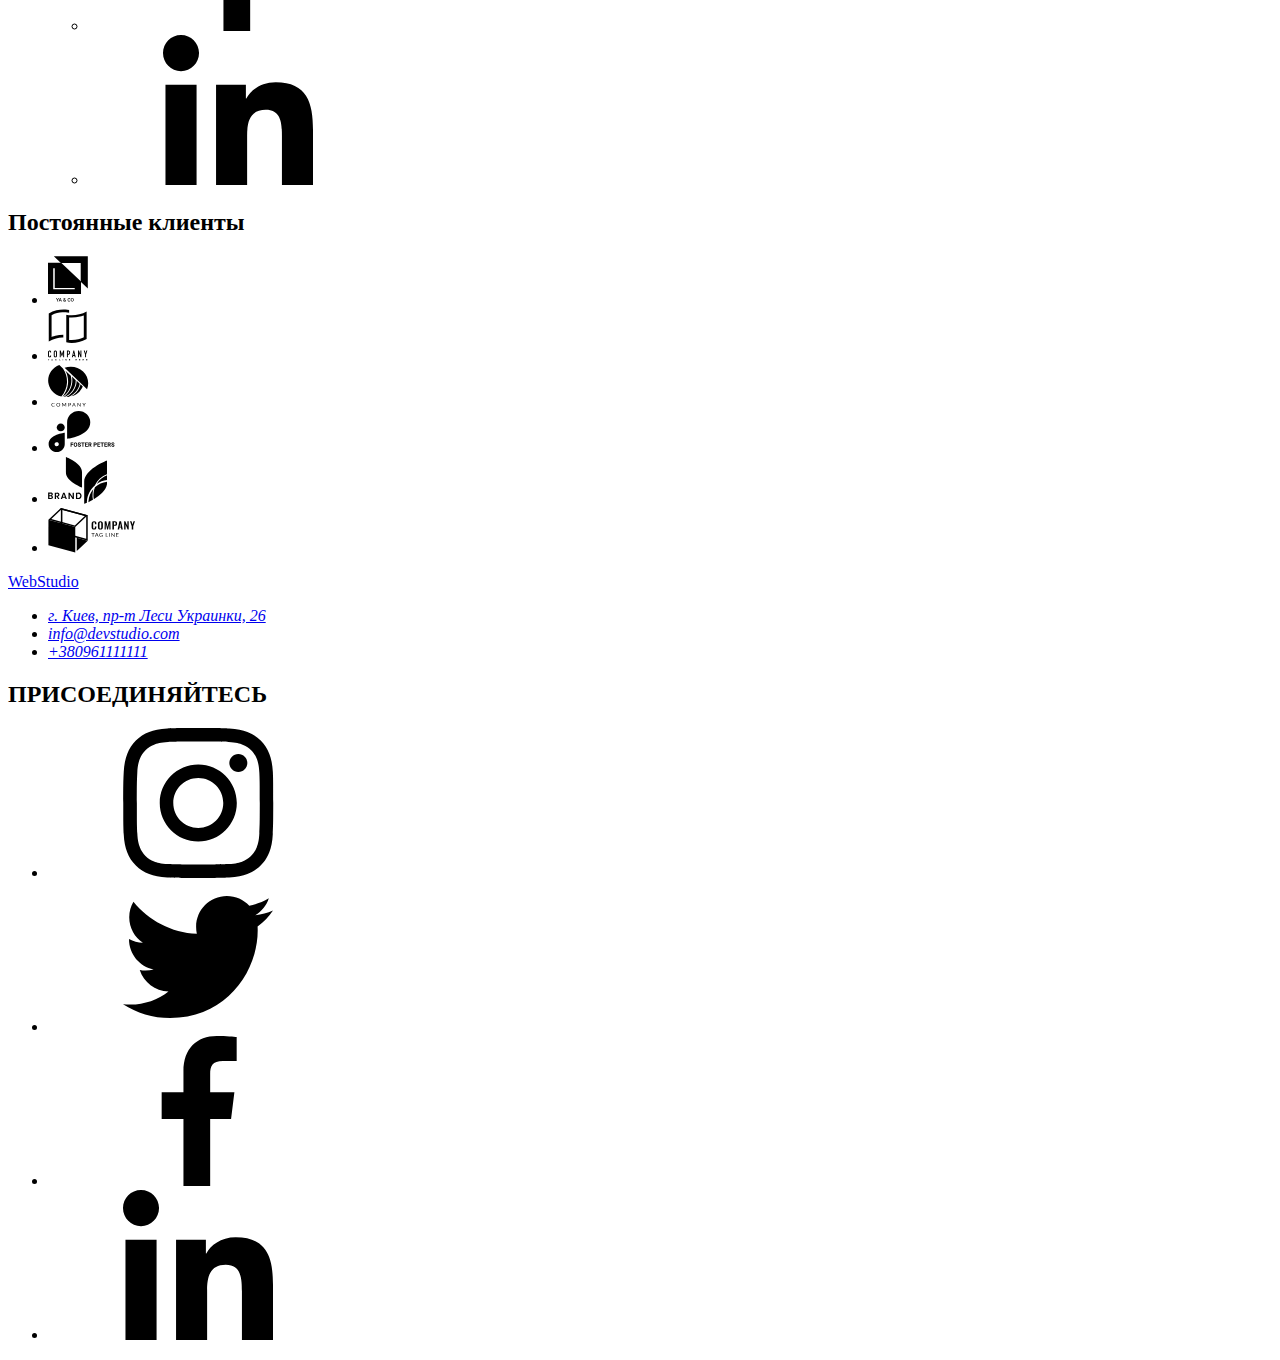
==== commit 515741c2: "finish" ====
--- a/index.html
+++ b/index.html
@@ -1,377 +1,367 @@
 <!DOCTYPE html>
-<html lang="ru">
+<html lang="en">
 <head>
     <meta charset="UTF-8">
-    <meta http-equiv="X-UA-Compatible" content="IE=edge">
     <meta name="viewport" content="width=device-width, initial-scale=1.0">
-    <title>WebStudio</title>
-    <link rel="preconnect" href="https://fonts.gstatic.com">
-    <link href="https://fonts.googleapis.com/css2?family=Raleway:wght@700&family=Roboto:wght@400;500;700;900&display=swap" rel="stylesheet">
-    <link rel="stylesheet" href="https://cdnjs.cloudflare.com/ajax/libs/modern-normalize/1.0.0/modern-normalize.min.css">
-    <link rel="stylesheet" href="./css/styles.css">
+    <title>Web_Sudio</title>
+       <link rel="preconnect" href="https://fonts.gstatic.com">
+    <link href="https://fonts.googleapis.com/css2?family=Raleway:wght@700&family=Roboto:wght@400;500;700;900&display=swap"
+        rel="stylesheet">
+                <link rel="stylesheet" href="https://cdnjs.cloudflare.com/ajax/libs/modern-normalize/1.0.0/modern-normalize.min.css"
+                    integrity="sha512-ISS7cAi1PEhQ8jnbJpJZMd29NlhNj4AWYyLOSp2CE/CsHxTCu+r+t0D2yoJudVrd0/8fTVPUVDzY5Tvli75u/g=="
+                    crossorigin="anonymous" />
+    <link rel="stylesheet" href="./CSS/styles.css">    
 </head>
-<body>
-  <header class="header">
-    <div class="container">
-      <nav class="navigation">
-        <!--Logo section-->
-        <a class="logotype link" href="./index.html"><span class="logo-item">Web</span>Studio</a>
-        <!--Navigation-->
-        <ul class="navigation-list list">
-          <li class="navigation-item">
-            <a class="navigation-link-current link" href="./index.html">Студия</a>
-          </li>
-          <li class="navigation-item">
-            <a class="navigation-link link" href="./portfolio.html">Портфолио</a>
-          </li>
-          <li class="navigation-item">
-            <a class="navigation-link link" href="#">Контакты</a>
-          </li>
-        </ul>
-      </nav>
-      <ul class="contact-list list">
-        <li class="contact-link"> <a class="contact-item link" href="mailto:info@devstudio.com">
-          <svg class="contact-mail">
-            <use href="./images/icons/sprite.svg#icon-envelope"></use>
-          </svg>
-          info@devstudio.com</a>
-        <li class="contact-link"> <a class="contact-item link" href="tel:+380961111111">
-          <svg class="contact-tel">
-            <use href="./images/icons/sprite.svg#icon-smartphone"></use>
-          </svg>
-          +380961111111</a> </li> 
-        </li>
-      </ul>
-    </div>
-  </header>
-  <main class="main-studio">
-    <!--Offer section-->
-    <section class="offer-section">
-      <div class="container">
-        <h1 class="offer-section-title">Эффективные решения для вашего бизнеса</h1>
-        <!--Order button-->
-        <button class="order-button" type="button">Заказать услугу</button>
-      </div>
-    </section>
-    <!--Details section-->
-    <section class="details-section">
-      <div class="container">
-        <h2 class="visually-hidden">Наши приоритеты</h2>
-        <ul class="details-section-list list">
-          <li class="details-section-item">
-            <div class="details-icon">
-              <svg class="details-icon-svg">
-                <use href="./images/icons/sprite.svg#icon-antenna"></use>
-              </svg>
+    <body>
+        <header class="header">
+            <div class="container">
+                <nav class="navigation">
+                <!--Logo section-->
+                        <a class="logotype link" href="./index.html" target="_blank"><span class="logo-item">Web</span>Studio</a>
+                <!--Navigation-->
+                        <ul class="navigation-list list">
+                                <li class="navigation-item">
+                            <a class="navigation-link-current link" href="./index.html">Студия</a> </li>
+                                <li class="navigation-item">
+                            <a class="navigation-link link" href="./portfolio.html">Портфолио</a> </li>
+                                <li class="navigation-item">
+                            <a class="navigation-link link" href="#">Контакты</a> </li>
+                        </ul>
+                </nav>
+                    <ul class="contactlist list">
+                        <li class="contact-link"> <a class="contact-item link" href="mailto:info@devstudio.com">
+                            <svg class="social-mail">
+                                <use href="./images/symbol.svg#icon-mail">
+                                </use>
+                            </svg>info@devstudio.com</a> </li>
+                        
+                        <li class="contact-link"> <a class="contact-item link" href="tel:+380961111111">
+                            <svg class="social-tel">
+                                <use href="./images/symbol.svg#icon-phone">
+                                </use>
+                            </svg>+380961111111</a> </li>
+                    </ul>
             </div>
-            <h3 class="details-section-title">Внимание к деталям</h3>
-            <p class="details-section-description">Идейные соображения, а также начало повседневной работы по формированию
-              позиции.</p>
-          </li>
-          <li class="details-section-item">
-            <div class="details-icon">
-              <svg class="details-icon-svg">
-                <use href="./images/icons/sprite.svg#icon-clock"></use>
-              </svg>
+        </header>
+        <main class="main-studio">
+            <!--Offer section-->
+            <section class="offer-section">
+                <div class="container">
+                    <h1 class="offer-section-title">Эффективные решения для вашего бизнеса</h1>
+                    <!--Order button-->
+                    <button class="order-button" type="button" data-modal-open>Заказать услугу</button>
+                    <div class="backdrop is-hidden" data-modal>
+                        <div class="modal">
+                            <p></p>
+                            <button type="button" class="model-close-button" data-modal-close>
+                                <svg class="model-close-icon">
+                                    <use href="./images/symbol.svg#icon-close"></use>
+                                </svg>
+                            </button>
+                        </div>
+                    </div>
+                </div>
+            </section>
+            <!--Details section-->
+            <section class="details-section">
+                <div class="container">
+                    <h2 class="visually-hidden">Наши приоритеты</h2>
+                        <ul class="details-section-list list">
+                            <li class="details-section-item antenna">
+                                <h3 class="details-section-title">Внимание к деталям</h3>
+                                <p class="details-section-description">Идейные соображения, а также начало повседневной работы по формированию
+                                    позиции.</p>
+                            </li>
+                            <li class="details-section-item clock" >
+                                <h3 class="details-section-title">Пунктуальность</h3>
+                                <p class="details-section-description">Задача организации, в особенности же рамки и место обучения кадров влечет
+                                    за собой.</p>
+                            </li>
+                            <li class="details-section-item vector" >
+                                <h3 class="details-section-title">Планирование</h3>
+                                <p class="details-section-description">Равным образом консультация с широким активом в значительной степени
+                                    обуславливает.</p>
+                            </li>
+                            <li class="details-section-item astronaut" >
+                                <h3 class="details-section-title">Современные технологии</h3>
+                                <p class="details-section-description">Значимость этих проблем настолько очевидна, что реализация плановых
+                                    заданий.</p>
+                            </li>
+                        </ul>
+                </div>         
+            </section>    
+            <!--What we do-->
+            <section class="what-we-do">
+                <div class="container">
+                    <h2 class="what-we-do-title">Чем мы занимаемся</h2>
+                    <ul class="what-we-do-title-list list">
+                        <li class="what-we-do-item">
+                            <img class="what-we-do-image" src="./images/img1.png" alt="programer-working-his-desk-office">
+                            <p class="what-we-do-description">Десктопные приложения</p>
+                        </li>
+                        <li class="what-we-do-item"><img class="what-we-do-image" src="./images/img2.png" alt="web-ui-designers-are-developing-application">
+                        <p class="what-we-do-description">Мобильные приложения</p>
+                        </li>
+                        <li class="what-we-do-item"><img class="what-we-do-image" src="./images/img3.png" alt="creative-artist-web-design-with-working">
+                        <p class="what-we-do-description">Дизайнерские решения</p>
+                        </li>
+                    </ul>
+                </div>
+            </section>    
+            <!--Team section-->
+            <section class="ourteam">
+                <div class="container">
+                    <h2 class="ourteam-main-title">Наша команда</h2>
+                    <ul class="ourteam-list list">
+                        <li class="ourteam-list-item"><img class="ourteam-image" src="./images/img4.jpg" alt="Product designer">
+                            <div class="ourteam-content">
+                                <h3 class="ourteam-title">Игорь Демьяненко</h3>
+                                <p class="ourteam-description">Product designer</p>
+                                <ul class="social-list list">
+                                    <li class="social-list-item">
+                                        <a href="" class="social-list-link link">
+                                            <svg class="social-list-icon">
+                                                <use href="./images/symbol.svg#icon-instagram"></use>
+                                            </svg>
+                                        </a>
+                                    </li>
+                                    <li class="social-list-item">
+                                        <a href="" class="social-list-link  link">
+                                            <svg class="social-list-icon">
+                                                <use href="./images/symbol.svg#icon-twitter"></use>
+                                            </svg>
+                                        </a>
+                                    </li>
+                                    <li class="social-list-item">
+                                        <a href="" class="social-list-link link">
+                                            <svg class="social-list-icon">
+                                                <use href="./images/symbol.svg#icon-facebook"></use>
+                                            </svg>
+                                        </a>
+                                    </li>
+                                    <li class="social-list-item">
+                                        <a href="" class="social-list-link link">
+                                            <svg class="social-list-icon">
+                                                <use href="./images/symbol.svg#icon-linkedin"></use>
+                                            </svg>
+                                        </a>
+                                    </li>
+                                </ul>
+                            </div>
+                        </li>
+                        <li class="ourteam-list-item"><img class="ourteam-image" src="./images/img5.jpg" alt="Frontend Developer">
+                            <div class="ourteam-content">
+                                <h3 class="ourteam-title">Ольга Репина</h3>
+                                <p class="ourteam-description">Frontend Developer</p>
+                                    <ul class="social-list list">
+                                        <li class="social-list-item">
+                                            <a href="" class="social-list-link link">
+                                                <svg class="social-list-icon">
+                                                    <use href="./images/symbol.svg#icon-instagram"></use>
+                                                </svg>
+                                            </a>
+                                        </li>
+                                        <li class="social-list-item">
+                                            <a href="" class="social-list-link  link">
+                                                <svg class="social-list-icon">
+                                                    <use href="./images/symbol.svg#icon-twitter"></use>
+                                                </svg>
+                                            </a>
+                                        </li>
+                                        <li class="social-list-item">
+                                            <a href="" class="social-list-link link">
+                                                <svg class="social-list-icon">
+                                                    <use href="./images/symbol.svg#icon-facebook"></use>
+                                                </svg>
+                                            </a>
+                                        </li>
+                                        <li class="social-list-item">
+                                            <a href="" class="social-list-link link">
+                                                <svg class="social-list-icon">
+                                                    <use href="./images/symbol.svg#icon-linkedin"></use>
+                                                </svg>
+                                            </a>
+                                        </li>
+                                    </ul>
+                            </div>
+                        </li>
+                        <li class="ourteam-list-item"><img class="ourteam-image" src="./images/img6.jpg" alt="Marketing">
+                            <div class="ourteam-content">
+                                <h3 class="ourteam-title">Николай Тарасов</h3>
+                                <p class="ourteam-description">Marketing</p>
+                                    <ul class="social-list list">
+                                        <li class="social-list-item">
+                                            <a href="" class="social-list-link link">
+                                                <svg class="social-list-icon">
+                                                    <use href="./images/symbol.svg#icon-instagram"></use>
+                                                </svg>
+                                            </a>
+                                        </li>
+                                        <li class="social-list-item">
+                                            <a href="" class="social-list-link  link">
+                                                <svg class="social-list-icon">
+                                                    <use href="./images/symbol.svg#icon-twitter"></use>
+                                                </svg>
+                                            </a>
+                                        </li>
+                                        <li class="social-list-item">
+                                            <a href="" class="social-list-link link">
+                                                <svg class="social-list-icon">
+                                                    <use href="./images/symbol.svg#icon-facebook"></use>
+                                                </svg>
+                                            </a>
+                                        </li>
+                                        <li class="social-list-item">
+                                            <a href="" class="social-list-link link">
+                                                <svg class="social-list-icon">
+                                                    <use href="./images/symbol.svg#icon-linkedin"></use>
+                                                </svg>
+                                            </a>
+                                        </li>
+                                    </ul>
+                            </div>
+                        </li>
+                        <li class="ourteam-list-item"><img class="ourteam-image" src="./images/img7.jpg" alt="UI Designer">
+                            <div class="ourteam-content">
+                                <h3 class="ourteam-title">Михаил Ермаков</h3>
+                                <p class="ourteam-description">UI Designer</p>
+                                    <ul class="social-list list">
+                                        <li class="social-list-item">
+                                            <a href="" class="social-list-link link">
+                                                <svg class="social-list-icon">
+                                                    <use href="./images/symbol.svg#icon-instagram"></use>
+                                                </svg>
+                                            </a>
+                                        </li>
+                                        <li class="social-list-item">
+                                            <a href="" class="social-list-link  link">
+                                                <svg class="social-list-icon">
+                                                    <use href="./images/symbol.svg#icon-twitter"></use>
+                                                </svg>
+                                            </a>
+                                        </li>
+                                        <li class="social-list-item">
+                                            <a href="" class="social-list-link link">
+                                                <svg class="social-list-icon">
+                                                    <use href="./images/symbol.svg#icon-facebook"></use>
+                                                </svg>
+                                            </a>
+                                        </li>
+                                        <li class="social-list-item">
+                                            <a href="" class="social-list-link link">
+                                                <svg class="social-list-icon">
+                                                    <use href="./images/symbol.svg#icon-linkedin"></use>
+                                                </svg>
+                                            </a>
+                                        </li>
+                                    </ul>
+                            </div>
+                        </li>
+                    </ul>
+                </div>
+            </section>
+            <!--Client section-->
+            <section class="client-section">
+                <div class="container">
+                    <h2 class="client-title">Постоянные клиенты</h2>
+                    <ul class="client-list list">
+                        <li class="client-item">
+                            <a class="client-link" href="">
+                                <svg class="client-content" width="44" height="49" >
+                                    <use href="./images/symbol.svg#icon-logo-1"></use>
+                                </svg>
+                            </a>
+                        </li>
+                        <li class="client-item">
+                            <a class="client-link" href="">
+                                <svg class="client-content" width="40" height="52">
+                                    <use href="./images/symbol.svg#icon-logo-2"></use>
+                                </svg>
+                            </a>
+                        </li>
+                        <li class="client-item">
+                            <a class="client-link" href="">
+                                <svg class="client-content" width="41" height="42">
+                                    <use href="./images/symbol.svg#icon-logo-3"></use>
+                                </svg>
+                            </a>
+                        </li>
+                        <li class="client-item">
+                            <a class="client-link" href="">
+                                <svg class="client-content" width="80" height="42">
+                                    <use href="./images/symbol.svg#icon-logo-4"></use>
+                                </svg>
+                            </a>
+                        </li>
+                        <li class="client-item">
+                            <a class="client-link" href="">
+                                <svg class="client-content" width="59" height="47">
+                                    <use href="./images/symbol.svg#icon-logo-5"></use>
+                                </svg>
+                            </a>
+                        </li>
+                        <li class="client-item">
+                            <a class="client-link" href="">
+                                <svg class="client-content" width="88" height="45">
+                                    <use href="./images/symbol.svg#icon-logo-6"></use>
+                                </svg>
+                            </a>
+                        </li>
+                    </ul>
+                </div>
+            </section>
+        </main>
+        <!--Contact footer section-->
+        <footer class="contact-footer">
+            <div class="container">
+                   <div class="container-qwe"><a class="footer-logotype link" href="./index.html" target="_blank"><span class="logo-item">Web</span>Studio</a>
+                        <address class="address">
+                            <ul class="contact-footer-list list">
+                                <li class="contact-footer-item"><a class="contact-footer-link link"
+                                        href="https://goo.gl/maps/Lhu3DwiovZqrXFvk8">г. Киев, пр-т Леси Украинки, 26</a></li>
+                                <li class="contact-footer-item"><a class="contact-footer-link2 link"
+                                        href="mailto:info@devstudio.com">info@devstudio.com</a></li>
+                                <li class="contact-footer-item"><a class="contact-footer-link2 link" href="tel:+380961111111">+380961111111</a>
+                                </li>
+                            </ul>
+                        </address>
+                    </div>
+                <div class="connect">
+                    <h2 class="connect-to-us">ПРИСОЕДИНЯЙТЕСЬ</h2>
+                    <ul class="connect-to-us-list list">
+                            <li class="social-list-item">
+                                <a href="" class="social-footer-list-link link">
+                                    <svg class="social-footer-list-icon">
+                                        <use href="./images/symbol.svg#icon-instagram"></use>
+                                    </svg>
+                                </a>
+                            </li>
+                            <li class="social-list-item">
+                                <a href="" class="social-footer-list-link  link">
+                                    <svg class="social-footer-list-icon">
+                                        <use href="./images/symbol.svg#icon-twitter"></use>
+                                    </svg>
+                                </a>
+                            </li>
+                            <li class="social-list-item">
+                                <a href="" class="social-footer-list-link link">
+                                    <svg class="social-footer-list-icon">
+                                        <use href="./images/symbol.svg#icon-facebook"></use>
+                                    </svg>
+                                </a>
+                            </li>
+                            <li class="social-list-item">
+                                <a href="" class="social-footer-list-link link">
+                                    <svg class="social-footer-list-icon">
+                                        <use href="./images/symbol.svg#icon-linkedin"></use>
+                                    </svg>
+                                </a>
+                            </li>
+                    </ul>
+                </div>
+          
             </div>
-            <h3 class="details-section-title">Пунктуальность</h3>
-            <p class="details-section-description">Задача организации, в особенности же рамки и место обучения кадров
-              влечет
-              за собой.</p>
-          </li>
-          <li class="details-section-item">
-            <div class="details-icon">
-              <svg class="details-icon-svg">
-                <use href="./images/icons/sprite.svg#icon-diagram"></use>
-              </svg>
-            </div>
-            <h3 class="details-section-title">Планирование</h3>
-            <p class="details-section-description">Равным образом консультация с широким активом в значительной степени
-              обуславливает.</p>
-          </li>
-          <li class="details-section-item">
-            <div class="details-icon">
-              <svg class="details-icon-svg">
-                <use href="./images/icons/sprite.svg#icon-astronaut"></use>
-              </svg>
-            </div>
-            <h3 class="details-section-title">Современные технологии</h3>
-            <p class="details-section-description">Значимость этих проблем настолько очевидна, что реализация плановых
-              заданий.</p>
-          </li>
-        </ul>
-      </div>
-    </section>
-    <!--What we do-->
-    <section class="what-we-do">
-      <div class="container">
-        <h2 class="what-we-do-title">Чем мы занимаемся</h2>
-        <ul class="what-we-do-title-list list">
-          <li class="what-we-do-item"><img class="what-we-do-image" src="./images/what-we-doing/img1.jpg"
-              alt="programer-working-his-desk-office">
-          </li>
-          <li class="what-we-do-item"><img class="what-we-do-image" src="./images/what-we-doing/img2.jpg"
-              alt="web-ui-designers-are-developing-application">
-          </li>
-          <li class="what-we-do-item"><img class="what-we-do-image" src="./images/what-we-doing/img3.jpg"
-              alt="creative-artist-web-design-with-working">
-          </li>
-        </ul>
-      </div>
-    </section>
-    <!--Team section-->
-    <section class="ourteam">
-      <div class="container">
-        <h2 class="ourteam-main-title">Наша команда</h2>
-        <ul class="ourteam-list list">
-          <li class="ourteam-list-item"><img class="ourteam-image" src="./images/team/img-1.jpg" alt="Product designer">
-            <div class="ourteam-content">
-              <h3 class="ourteam-title">Игорь Демьяненко</h3>
-              <p class="ourteam-description">Product designer</p>
-              <ul class="list social-icons">
-                <li class="social-icons-item">
-                  <a href="" class="social-icons-link" target="_blank" rel="noopener noreferrer">
-                    <svg class="social-icons-svg">
-                      <use href="./images/icons/sprite.svg#icon-instagram"></use>
-                    </svg>
-                  </a>
-                </li>
-                <li class="social-icons-item">
-                  <a href="" class="social-icons-link" target="_blank" rel="noopener noreferrer">
-                    <svg class="social-icons-svg">
-                      <use href="./images/icons/sprite.svg#icon-twitter"></use>
-                    </svg>
-                  </a>
-                </li>
-                <li class="social-icons-item">
-                  <a href="" class="social-icons-link" target="_blank" rel="noopener noreferrer">
-                    <svg class="social-icons-svg">
-                      <use href="./images/icons/sprite.svg#icon-facebook"></use>
-                    </svg>
-                  </a>
-                </li>
-                <li class="social-icons-item">
-                  <a href="" class="social-icons-link" target="_blank" rel="noopener noreferrer">
-                    <svg class="social-icons-svg">
-                      <use href="./images/icons/sprite.svg#icon-linkedin"></use>
-                    </svg>
-                  </a>
-                </li>
-              </ul>
-            </div>
-          </li>
-          <li class="ourteam-list-item"><img class="ourteam-image" src="./images/team/img-2.jpg" alt="Frontend Developer">
-            <div class="ourteam-content">
-              <h3 class="ourteam-title">Ольга Репина</h3>
-              <p class="ourteam-description">Frontend Developer</p>
-              <ul class="list social-icons">
-                <li class="social-icons-item">
-                  <a href="" class="social-icons-link" target="_blank" rel="noopener noreferrer">
-                    <svg class="social-icons-svg">
-                      <use href="./images/icons/sprite.svg#icon-instagram"></use>
-                    </svg>
-                  </a>
-                </li>
-                <li class="social-icons-item">
-                  <a href="" class="social-icons-link" target="_blank" rel="noopener noreferrer">
-                    <svg class="social-icons-svg">
-                      <use href="./images/icons/sprite.svg#icon-twitter"></use>
-                    </svg>
-                  </a>
-                </li>
-                <li class="social-icons-item">
-                  <a href="" class="social-icons-link" target="_blank" rel="noopener noreferrer">
-                    <svg class="social-icons-svg">
-                      <use href="./images/icons/sprite.svg#icon-facebook"></use>
-                    </svg>
-                  </a>
-                </li>
-                <li class="social-icons-item">
-                  <a href="" class="social-icons-link" target="_blank" rel="noopener noreferrer">
-                    <svg class="social-icons-svg">
-                      <use href="./images/icons/sprite.svg#icon-linkedin"></use>
-                    </svg>
-                  </a>
-                </li>
-              </ul>
-            </div>
-          </li>
-          <li class="ourteam-list-item"><img class="ourteam-image" src="./images/team/img-3.jpg" alt="Marketing">
-            <div class="ourteam-content">
-              <h3 class="ourteam-title">Николай Тарасов</h3>
-              <p class="ourteam-description">Marketing</p>
-              <ul class="list social-icons">
-                <li class="social-icons-item">
-                  <a href="" class="social-icons-link" target="_blank" rel="noopener noreferrer">
-                    <svg class="social-icons-svg">
-                      <use href="./images/icons/sprite.svg#icon-instagram"></use>
-                    </svg>
-                  </a>
-                </li>
-                <li class="social-icons-item">
-                  <a href="" class="social-icons-link" target="_blank" rel="noopener noreferrer">
-                    <svg class="social-icons-svg">
-                      <use href="./images/icons/sprite.svg#icon-twitter"></use>
-                    </svg>
-                  </a>
-                </li>
-                <li class="social-icons-item">
-                  <a href="" class="social-icons-link" target="_blank" rel="noopener noreferrer">
-                    <svg class="social-icons-svg">
-                      <use href="./images/icons/sprite.svg#icon-facebook"></use>
-                    </svg>
-                  </a>
-                </li>
-                <li class="social-icons-item">
-                  <a href="" class="social-icons-link" target="_blank" rel="noopener noreferrer">
-                    <svg class="social-icons-svg">
-                      <use href="./images/icons/sprite.svg#icon-linkedin"></use>
-                    </svg>
-                  </a>
-                </li>
-              </ul>
-            </div>
-          </li>
-          <li class="ourteam-list-item"><img class="ourteam-image" src="./images/team/img-4.jpg" alt="UI Designer">
-            <div class="ourteam-content">
-              <h3 class="ourteam-title">Михаил Ермаков</h3>
-              <p class="ourteam-description">UI Designer</p>
-              <ul class="list social-icons">
-                <li class="social-icons-item">
-                  <a href="" class="social-icons-link" target="_blank" rel="noopener noreferrer">
-                    <svg class="social-icons-svg">
-                      <use href="./images/icons/sprite.svg#icon-instagram"></use>
-                    </svg>
-                  </a>
-                </li>
-                <li class="social-icons-item">
-                  <a href="" class="social-icons-link" target="_blank" rel="noopener noreferrer">
-                    <svg class="social-icons-svg">
-                      <use href="./images/icons/sprite.svg#icon-twitter"></use>
-                    </svg>
-                  </a>
-                </li>
-                <li class="social-icons-item">
-                  <a href="" class="social-icons-link" target="_blank" rel="noopener noreferrer">
-                    <svg class="social-icons-svg">
-                      <use href="./images/icons/sprite.svg#icon-facebook"></use>
-                    </svg>
-                  </a>
-                </li>
-                <li class="social-icons-item">
-                  <a href="" class="social-icons-link" target="_blank" rel="noopener noreferrer">
-                    <svg class="social-icons-svg">
-                      <use href="./images/icons/sprite.svg#icon-linkedin"></use>
-                    </svg>
-                  </a>
-                </li>
-              </ul>
-            </div>
-          </li>
-        </ul>
-      </div>
-    </section>
-    <!-- Client-section -->
-    <section class="client-section">
-      <div class="container">
-        <h2 class="client-title">Постоянные клиенты</h2>
-        <ul class="client-list list">
-          <li class="client-item">
-            <a class="client-link" href="">
-              <svg class="client-icons-svg">
-                <use href="./images/icons/sprite.svg#icon-logo1"></use>
-              </svg>
-            </a>
-          </li>
-          <li class="client-item">
-            <a class="client-link" href="">
-              <svg class="client-icons-svg">
-                <use href="./images/icons/sprite.svg#icon-logo2"></use>
-              </svg>
-            </a>
-          </li>
-          <li class="client-item">
-            <a class="client-link" href="">
-              <svg class="client-icons-svg">
-                <use href="./images/icons/sprite.svg#icon-logo3"></use>
-              </svg>
-            </a>
-          </li>
-          <li class="client-item">
-            <a class="client-link" href="">
-              <svg class="client-icons-svg">
-                <use href="./images/icons/sprite.svg#icon-logo4"></use>
-              </svg>
-            </a>
-          </li>
-          <li class="client-item">
-            <a class="client-link" href="">
-              <svg class="client-icons-svg">
-                <use href="./images/icons/sprite.svg#icon-logo5"></use>
-              </svg>
-            </a>
-          </li>
-          <li class="client-item">
-            <a class="client-link" href="">
-              <svg class="client-icons-svg">
-                <use href="./images/icons/sprite.svg#icon-logo6"></use>
-              </svg>
-            </a>
-          </li>
-        </ul>
-      </div>
-    </section>
-  </main>
-  <!--Contact footer section-->
-  <footer class="contact-footer">
-    <div class="container">
-      <div class="contact-address">
-        <a class="footer-logotype link" href="./index.html"><span class="logo-item">Web</span>Studio</a>
-        <address class="address">
-          <ul class="contact-footer-list list">
-            <li class="contact-footer-item"><a class="contact-footer-link link"
-                href="https://goo.gl/maps/Lhu3DwiovZqrXFvk8">г. Киев, пр-т Леси Украинки, 26</a></li>
-            <li class="contact-footer-item"><a class="contact-footer-link2 link"
-                href="mailto:info@devstudio.com">info@devstudio.com</a></li>
-            <li class="contact-footer-item"><a class="contact-footer-link2 link" href="tel:+380961111111">+380961111111</a>
-            </li>
-          </ul>
-        </address>
-      </div>
-      <div class="social-connect">
-        <h2 class="connect-to-us">присоединяйтесь</h2>
-        <ul class="social-icons list">
-          <li class="social-icons-item">
-            <a href="" class="social-icons-link footer-link" target="_blank" rel="noopener noreferrer">
-              <svg class="social-icons-svg social-footer-svg">
-                <use href="./images/icons/sprite.svg#icon-instagram"></use>
-              </svg>
-            </a>
-          </li>
-          <li class="social-icons-item">
-            <a href="" class="social-icons-link footer-link" target="_blank" rel="noopener noreferrer">
-              <svg class="social-icons-svg social-footer-svg">
-                <use href="./images/icons/sprite.svg#icon-twitter"></use>
-              </svg>
-            </a>
-          </li>
-          <li class="social-icons-item">
-            <a href="" class="social-icons-link footer-link" target="_blank" rel="noopener noreferrer">
-              <svg class="social-icons-svg social-footer-svg">
-                <use href="./images/icons/sprite.svg#icon-facebook"></use>
-              </svg>
-            </a>
-          </li>
-          <li class="social-icons-item">
-            <a href="" class="social-icons-link footer-link" target="_blank" rel="noopener noreferrer">
-              <svg class="social-icons-svg social-footer-svg">
-                <use href="./images/icons/sprite.svg#icon-linkedin"></use>
-              </svg>
-            </a>
-          </li>
-        </ul>
-      </div>
-    </div>
-  </footer>
-  </body>
-</html>                                                                                             +        </footer>
+        <script src="./js/modal.js"></script>
+    </body>
+</html>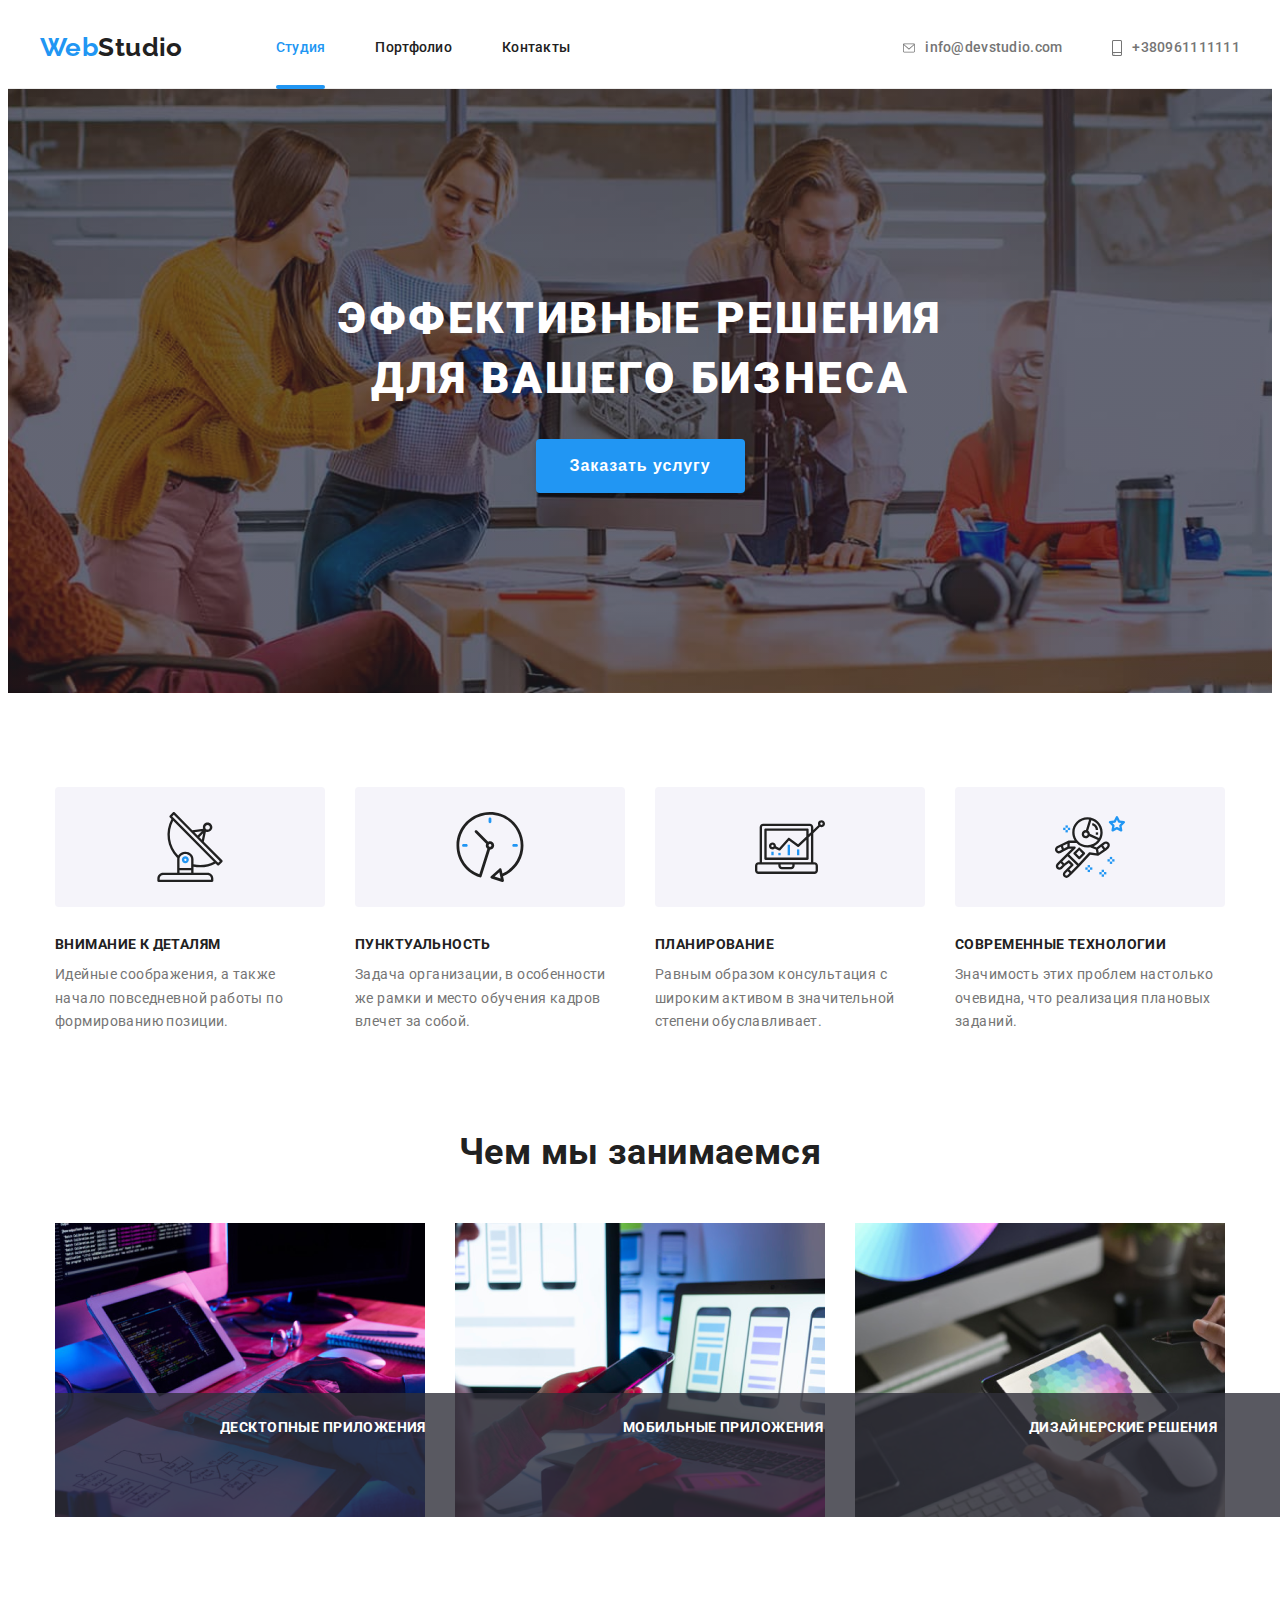
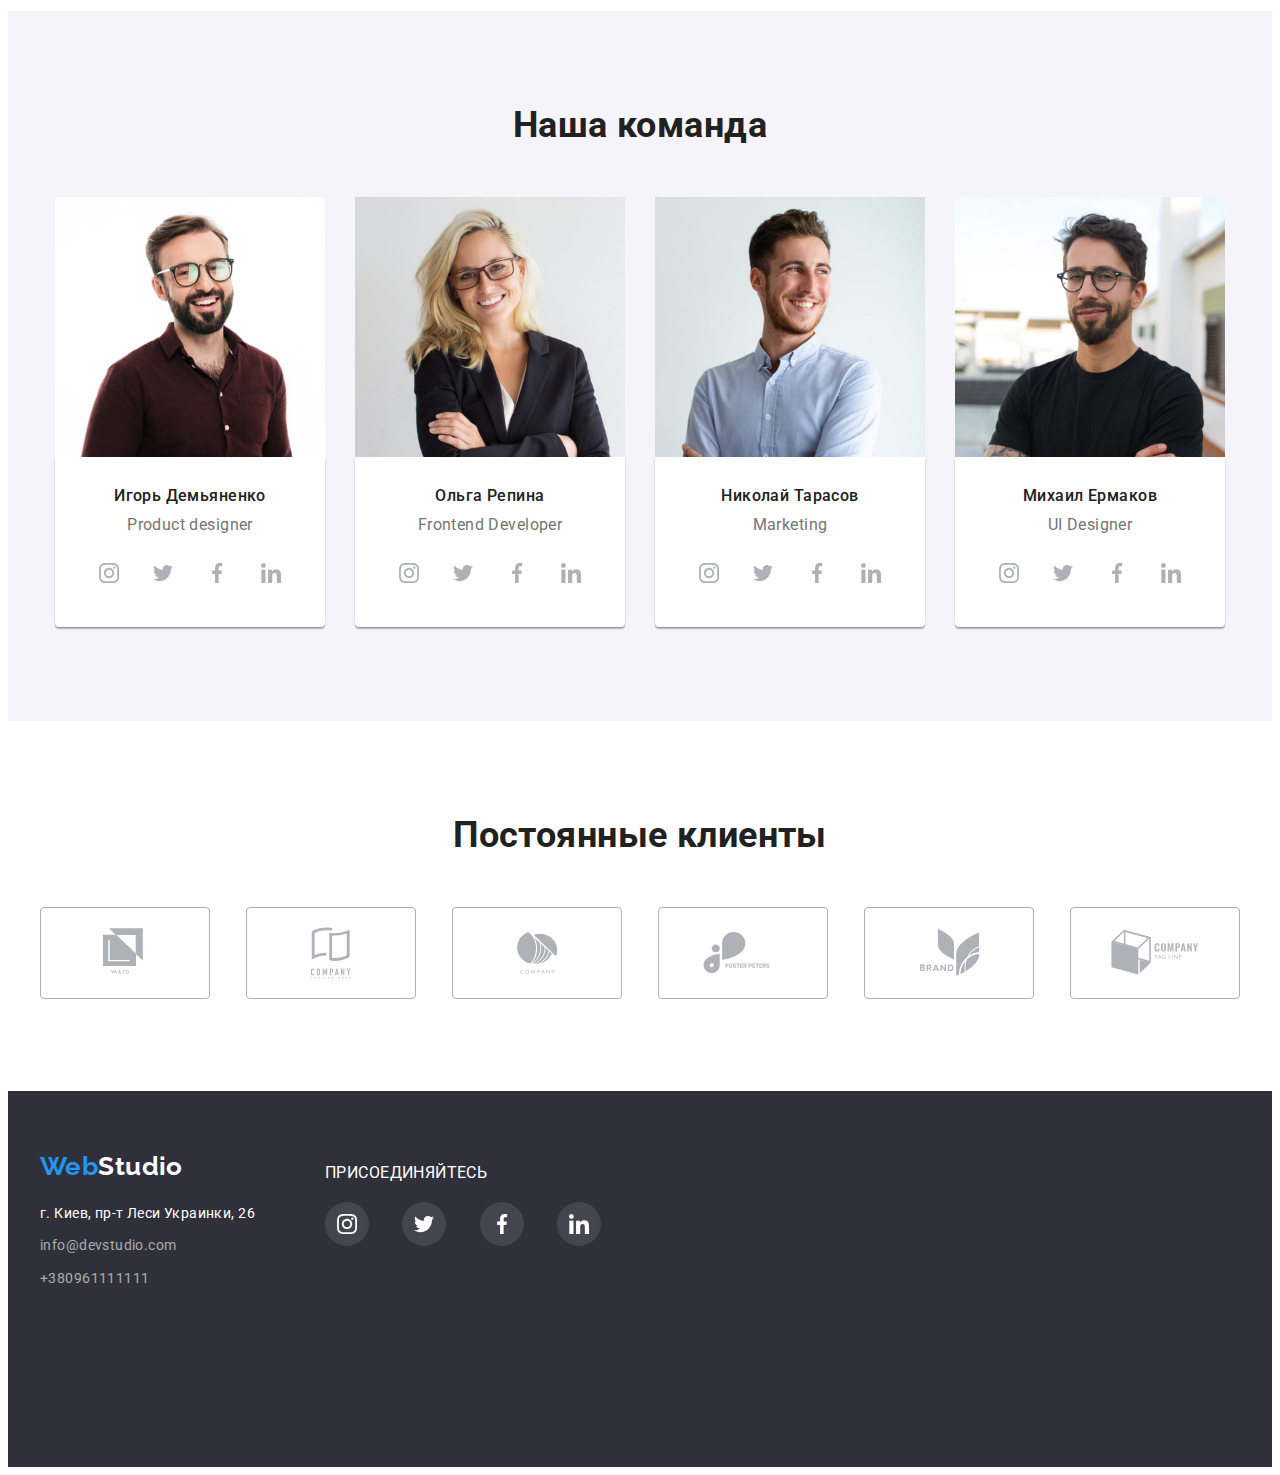
==== commit 078a85b1: "3" ====
--- a/index.html
+++ b/index.html
@@ -10,7 +10,7 @@
                 <link rel="stylesheet" href="https://cdnjs.cloudflare.com/ajax/libs/modern-normalize/1.0.0/modern-normalize.min.css"
                     integrity="sha512-ISS7cAi1PEhQ8jnbJpJZMd29NlhNj4AWYyLOSp2CE/CsHxTCu+r+t0D2yoJudVrd0/8fTVPUVDzY5Tvli75u/g=="
                     crossorigin="anonymous" />
-    <link rel="stylesheet" href="./CSS/styles.css">    
+    <link rel="stylesheet" href="./css/styles.css">    
 </head>
     <body>
         <header class="header">
@@ -28,7 +28,7 @@
                             <a class="navigation-link link" href="#">Контакты</a> </li>
                         </ul>
                 </nav>
-                    <ul class="contactlist list">
+                    <ul class="contact-list list">
                         <li class="contact-link"> <a class="contact-item link" href="mailto:info@devstudio.com">
                             <svg class="social-mail">
                                 <use href="./images/symbol.svg#icon-mail">
--- a/css/styles.css
+++ b/css/styles.css
@@ -0,0 +1,767 @@
+:root {
+  --main-font: "Roboto", sans-serif;
+  --secondary-font: "Raleway", sans-serif;
+  --main-color: #757575;
+  --secondary-color: #212121;
+  --accent-color: #2196f3;
+  --accent-color-secondary: #ffffff;
+  --background-color: #2f303a;
+  --background-color-secondary: #f5f4fa;
+  --time-hover: 250ms;
+}
+h1,
+h2,
+h3,
+h4,
+h5,
+h6,
+p {
+  margin: 0;
+}
+img {
+  display: block;
+}
+ul,
+ol {
+  margin: 0;
+  padding: 0;
+}
+.list {
+  list-style: none;
+}
+.link {
+  text-decoration: none;
+}
+.address {
+  font-style: normal;
+}
+.container {
+  width: 1200px;
+  padding-left: 15px;
+  padding-right: 15px;
+  text-align: center;
+  margin-right: auto;
+  margin-left: auto;
+}
+
+body {
+  font-family: var(--main-font);
+  font-size: 14px;
+  letter-spacing: 0.03em;
+}
+/*=============HEADER============*/
+.header {
+  margin-bottom: 0px;
+  border-bottom: 1px solid #ececec;
+}
+.header .container {
+  display: flex;
+  align-items: center;
+}
+.navigation {
+  background: var(--accent-color-secondary);
+  display: flex;
+  align-items: center;
+}
+.logotype {
+  font-family: var(--secondary-font);
+  font-weight: bold;
+  font-size: 26px;
+  line-height: 1.19;
+  color: var(--secondary-color);
+  padding-top: 24px;
+  padding-bottom: 25px;
+  margin-right: 93px;
+  display: block;
+  transition: var(--time-hover) cubic-bezier(0.4, 0, 0.2, 1);
+}
+.logotype:hover,
+.logotype:focus {
+  color: var(--accent-color);
+}
+.logo-item {
+  color: var(--accent-color);
+}
+.navigation-list {
+  display: flex;
+  align-items: center;
+}
+.navigation-item:not(:last-child) {
+  margin-right: 50px;
+}
+.navigation-link {
+  font-weight: 500;
+  font-size: 14px;
+  line-height: 1.14;
+  letter-spacing: 0.02em;
+  color: var(--secondary-color);
+  padding-top: 32px;
+  padding-bottom: 32px;
+  display: block;
+  transition: fill var(--time-hover) cubic-bezier(0.4, 0, 0.2, 1);
+}
+.navigation-link:hover,
+.navigation-link:focus {
+  color: var(--accent-color);
+}
+.navigation-link-current {
+  position: relative;
+  font-weight: 500;
+  font-size: 14px;
+  line-height: 1.14;
+  letter-spacing: 0.02em;
+  color: var(--accent-color);
+  padding-top: 32px;
+  padding-bottom: 32px;
+  display: block;
+}
+.navigation-link-current::after {
+  display: block;
+  position: absolute;
+  bottom: -1px;
+  content: "";
+  width: 100%;
+  height: 4px;
+  background: var(--accent-color);
+  border-radius: 2px;
+}
+.contact-list {
+  display: flex;
+  align-items: center;
+  margin-left: auto;
+}
+.contact-link:not(:last-child) {
+  margin-right: 50px;
+}
+.contact-item {
+  display: flex;
+  font-weight: 500;
+  font-size: 14px;
+  line-height: 1.14;
+  letter-spacing: 0.02em;
+  color: var(--main-color);
+  padding-top: 32px;
+  padding-bottom: 32px;
+  transition: fill var(--time-hover) cubic-bezier(0.4, 0, 0.2, 1);
+}
+.contact-item:hover,
+.contact-item:focus {
+  color: var(--accent-color);
+  transition: fill var(--time-hover) cubic-bezier(0.4, 0, 0.2, 1);
+}
+.social-mail {
+  width: 12px;
+  height: 16px;
+  fill: #757575;
+  margin-right: 10px;
+  transition: fill var(--time-hover) cubic-bezier(0.4, 0, 0.2, 1);
+}
+.social-tel {
+  width: 10px;
+  height: 16px;
+  fill: #757575;
+  margin-right: 10px;
+  transition: fill var(--time-hover) cubic-bezier(0.4, 0, 0.2, 1);
+}
+.contact-item:hover .social-mail,
+.contact-item:focus .social-mail {
+  fill: var(--accent-color);
+  transition: all 250ms cubic-bezier(0.4, 0, 0.2, 1);
+}
+.contact-item:hover .social-tel,
+.contact-item:focus .social-tel {
+  fill: var(--accent-color);
+  transition: fill var(--time-hover) cubic-bezier(0.4, 0, 0.2, 1);
+}
+
+/*=============END-HEADER============*/
+/*=============OFFER============*/
+
+.offer-section {
+  background: var(--background-color);
+  background-image: linear-gradient(
+      rgba(47, 48, 58, 0.4),
+      rgba(47, 48, 58, 0.4)
+    ),
+    url("../images/Img8.jpg");
+  background-repeat: no-repeat;
+  background-position: center;
+  /* max-width: 1600px; */
+  margin: 0 auto;
+  background-size: cover;
+  padding-top: 200px;
+  padding-bottom: 200px;
+}
+.offer-section .container {
+  display: flex;
+  flex-direction: column;
+  justify-content: center;
+  align-items: center;
+}
+.offer-section-title {
+  font-weight: 900;
+  font-size: 44px;
+  line-height: 1.36;
+  letter-spacing: 0.06em;
+  text-transform: uppercase;
+  color: var(--accent-color-secondary);
+  max-width: 696px;
+  text-align: center;
+  margin-bottom: 30px;
+}
+.order-button {
+  min-width: 200px;
+  min-height: 50px;
+  padding: 10px 32px;
+  font-weight: bold;
+  font-size: 16px;
+  line-height: 1.875;
+  letter-spacing: 0.06em;
+  color: var(--accent-color-secondary);
+  background: var(--accent-color);
+  box-shadow: 0px 4px 4px rgba(0, 0, 0, 0.15);
+  border-radius: 4px;
+  border-color: transparent;
+  cursor: pointer;
+  transition: fill var(--time-hover) cubic-bezier(0.4, 0, 0.2, 1);
+}
+.order-button:hover,
+.order-bytton:focus {
+  background: var(--accent-color);
+  box-shadow: 0px 4px 4px rgba(0, 0, 0, 0.15);
+  border-radius: 4px;
+  border-color: transparent;
+  cursor: pointer;
+  transition: fill var(--time-hover) cubic-bezier(0.4, 0, 0.2, 1);
+}
+/*=============END-OFFER============*/
+/*=============DETAILS============*/
+.details-section {
+  padding-top: 94px;
+  padding-bottom: 94px;
+}
+.visually-hidden {
+  position: absolute;
+  width: 1px;
+  height: 1px;
+  margin: -1px;
+  border: 0;
+  padding: 0;
+  white-space: nowrap;
+  clip: rect(1px 1px 1px 1px);
+}
+.details-section-list {
+  display: flex;
+  align-items: center;
+  text-align: left;
+  justify-content: center;
+  margin: -15px;
+}
+.details-section-item {
+  margin: 15px;
+}
+.details-section-item::before {
+  display: block;
+  height: 120px;
+  width: 270px;
+  content: "";
+  background-repeat: no-repeat;
+  background-position: center;
+  background-color: var(--background-color-secondary);
+  border-radius: 4px;
+  margin-bottom: 30px;
+}
+.antenna::before {
+  background-image: url("../images/antenna 1.svg");
+}
+.clock::before {
+  background-image: url("../images/clock\ 1.svg");
+}
+.vector::before {
+  background-image: url("../images/Vector.svg");
+}
+.astronaut::before {
+  background-image: url("../images/astronaut 1.svg");
+}
+
+.details-section-title {
+  font-weight: bold;
+  font-size: 14px;
+  line-height: 1.14;
+  text-transform: uppercase;
+  color: var(--secondary-color);
+  margin-bottom: 10px;
+}
+.details-section-description {
+  width: 270px;
+  height: 75px;
+  font-weight: normal;
+  font-size: 14px;
+  line-height: 1.71;
+  text-transform: none;
+  color: var(--main-color);
+}
+/*=============END-DETAILS============*/
+/*=============WHAT-WE-DO============*/
+.what-we-do {
+  padding-bottom: 94px;
+}
+.what-we-do-title {
+  font-weight: bold;
+  font-size: 36px;
+  line-height: 1.16;
+  color: var(--secondary-color);
+  margin-bottom: 50px;
+}
+.what-we-do-title-list {
+  display: flex;
+  align-items: center;
+  justify-content: center;
+  margin: -15px;
+}
+.what-we-do-item {
+  position: relative;
+  margin: 15px;
+  z-index: -1;
+}
+.what-we-do-image {
+  width: 370px;
+  height: 294px;
+}
+.what-we-do-description {
+  position: absolute;
+  left: 0;
+  bottom: 0;
+  width: 100%;
+  height: 100%;
+  background-color: rgba(47, 48, 58, 0.8);
+  width: 370px;
+  height: 70px;
+  font-weight: bold;
+  font-size: 14px;
+  line-height: 1.14;
+  text-align: center;
+  text-transform: uppercase;
+  padding: 27px 82px 27px 83px;
+  color: var(--accent-color-secondary);
+}
+/*=============END-WHAT-WE-DO============*/
+/*=============OURTEAM============*/
+.ourteam {
+  background: var(--background-color-secondary);
+  padding-top: 94px;
+  padding-bottom: 94px;
+  transition: fill var(--time-hover) cubic-bezier(0.4, 0, 0.2, 1);
+}
+.ourteam-main-title {
+  font-weight: bold;
+  font-size: 36px;
+  line-height: 1.16;
+  color: var(--secondary-color);
+  margin-bottom: 50px;
+}
+.ourteam-list {
+  display: flex;
+  align-items: center;
+  justify-content: center;
+  margin: -15px;
+}
+.ourteam-list-item {
+  margin: 15px;
+}
+.ourteam-content {
+  padding: 30px 32px 32px 32px;
+  background-color: var(--accent-color-secondary);
+  box-shadow: 0px 1px 3px rgba(0, 0, 0, 0.12), 0px 1px 1px rgba(0, 0, 0, 0.14),
+    0px 2px 1px rgba(0, 0, 0, 0.2);
+  border-radius: 0px 0px 4px 4px;
+  transition: fill var(--time-hover) cubic-bezier(0.4, 0, 0.2, 1);
+}
+.ourteam-title {
+  font-style: normal;
+  font-weight: 500;
+  font-size: 16px;
+  line-height: 1.18;
+  color: var(--secondary-color);
+  text-align: center;
+  margin-bottom: 10px;
+}
+.ourteam-image {
+  width: 270px;
+  height: 260px;
+}
+.ourteam-description {
+  font-weight: normal;
+  font-size: 16px;
+  line-height: 1.18;
+  color: var(--main-color);
+  text-align: center;
+  margin-bottom: 16px;
+}
+.social-list {
+  display: flex;
+  justify-content: space-between;
+}
+.social-list-item {
+  width: 44px;
+  height: 44px;
+}
+.social-list-link {
+  display: flex;
+  justify-content: center;
+  align-items: center;
+  width: 100%;
+  height: 100%;
+  background-color: var(--accent-color-secondary);
+  border-radius: 50%;
+  transition: fill var(--time-hover) cubic-bezier(0.4, 0, 0.2, 1);
+}
+.social-list-link:hover,
+.social-list-link:focus {
+  background-color: var(--accent-color);
+  transition: fill var(--time-hover) cubic-bezier(0.4, 0, 0.2, 1);
+}
+.social-list-icon {
+  width: 20px;
+  height: 20px;
+  fill: #afb1b8;
+  transition: fill 250ms cubic-bezier(0.4, 0, 0.2, 1);
+}
+.social-list-link:hover .social-list-icon,
+.social-list-link:focus .social-list-icon {
+  fill: var(--accent-color-secondary);
+  transition: fill var(--time-hover) cubic-bezier(0.4, 0, 0.2, 1);
+}
+
+/*=============END-OURTEAM============*/
+/*=============CLIENT SECTION===========*/
+.client-section {
+  padding-top: 94px;
+  padding-bottom: 94px;
+}
+.client-title {
+  font-weight: bold;
+  font-size: 36px;
+  line-height: 1.16;
+  color: var(--secondary-color);
+  margin-bottom: 50px;
+}
+.client-list {
+  display: flex;
+  justify-content: space-between;
+}
+.client-link {
+  display: flex;
+  justify-content: center;
+  align-items: center;
+  border: 1px solid #afb1b8;
+  border-radius: 4px;
+  width: 100%;
+  height: 100%;
+  transition: fill var(--time-hover) cubic-bezier(0.4, 0, 0.2, 1);
+}
+
+.client-link:hover .client-content,
+.client-link:focus .client-content {
+  fill: var(--accent-color);
+  transition: fill var(--time-hover) cubic-bezier(0.4, 0, 0.2, 1);
+}
+
+.client-link:hover,
+.client-link:focus {
+  border-color: var(--accent-color);
+  transition: fill var(--time-hover) cubic-bezier(0.4, 0, 0.2, 1);
+}
+.client-content {
+  fill: #afb1b8;
+  transition: fill var(--time-hover) cubic-bezier(0.4, 0, 0.2, 1);
+}
+.client-item {
+  width: 170px;
+  height: 90px;
+  display: flex;
+}
+/*=============END CLIENT SECTION===========*/
+/*=============CONTACT-FOOTER===========*/
+.contact-footer .container {
+  display: flex;
+  text-align: left;
+}
+.contact-footer {
+  background: var(--background-color);
+  padding-top: 60px;
+  padding-bottom: 60px;
+}
+.footer-logotype {
+  display: inline-block;
+  font-family: Raleway;
+  font-weight: bold;
+  font-size: 26px;
+  line-height: 1.19;
+  color: var(--accent-color-secondary);
+  margin-bottom: 20px;
+  transition: fill var(--time-hover) cubic-bezier(0.4, 0, 0.2, 1);
+}
+.footer-logotype:hover,
+.footer-logotype:focus {
+  color: var(--accent-color);
+}
+.contact-footer-item:not(:last-child) {
+  margin-bottom: 9px;
+}
+.contact-footer-link {
+  font-weight: normal;
+  font-size: 14px;
+  line-height: 1.71;
+  color: var(--accent-color-secondary);
+  transition: fill var(--time-hover) cubic-bezier(0.4, 0, 0.2, 1);
+}
+.contact-footer-link:hover,
+.contact-footer-link:focus {
+  color: var(--accent-color);
+}
+.contact-footer-link2 {
+  font-weight: normal;
+  font-size: 14px;
+  line-height: 1.71;
+  color: rgba(255, 255, 255, 0.6);
+  transition: fill var(--time-hover) cubic-bezier(0.4, 0, 0.2, 1);
+}
+.contact-footer-link2:hover,
+.contact-footer-link2:focus {
+  color: var(--accent-color);
+}
+.connect {
+  display: inline-block;
+  width: 276px;
+  height: 80px;
+  padding-top: 12px;
+  padding-bottom: 164px;
+  padding-left: 70px;
+}
+.connect-to-us {
+  font-weight: normal;
+  font-size: 16px;
+  color: var(--accent-color-secondary);
+  margin-bottom: 20px;
+}
+
+.connect-to-us-list {
+  display: flex;
+  align-items: center;
+  justify-content: space-between;
+}
+.social-footer-list-item {
+  width: 44px;
+  height: 44px;
+}
+.social-footer-list-link {
+  display: flex;
+  justify-content: center;
+  align-items: center;
+  width: 100%;
+  height: 100%;
+  background-color: rgba(255, 255, 255, 0.1);
+  border-radius: 50%;
+  transition: fill var(--time-hover) cubic-bezier(0.4, 0, 0.2, 1);
+}
+.social-footer-list-icon {
+  width: 20px;
+  height: 20px;
+  fill: var(--accent-color-secondary);
+  transition: fill 250ms cubic-bezier(0.4, 0, 0.2, 1);
+}
+.social-footer-list-link:hover,
+.social-footer-list-link:focus {
+  background-color: var(--accent-color);
+}
+.social-footer-list-link:hover .social-list-icon,
+.social-footer-list-link:focus .social-list-icon {
+  fill: var(--accent-color-secondary);
+  background-color: rgba(255, 255, 255, 0.1);
+  transition: fill var(--time-hover) cubic-bezier(0.4, 0, 0.2, 1);
+}
+/*=============END-CONTACT-FOOTER===========*/
+/*=============PORTFOLIO-BUTTON===========*/
+.portfolio {
+  padding-top: 94px;
+  padding-bottom: 94px;
+}
+.list-portfolio-buttons {
+  display: flex;
+  align-items: center;
+  justify-content: center;
+  margin-bottom: 50px;
+}
+.portfolio-buttons-items:not(:last-child) {
+  margin-right: 8px;
+}
+.portfolio-button {
+  min-width: 73px;
+  min-height: 38px;
+  padding: 6px 22px;
+  font-weight: 500;
+  font-size: 16px;
+  line-height: 1.625;
+  color: var(--secondary-color);
+  background: var(--background-color-secondary);
+  border-radius: 4px;
+  border-color: transparent;
+  cursor: pointer;
+  transition: fill var(--time-hover) cubic-bezier(0.4, 0, 0.2, 1);
+}
+.portfolio-button:hover,
+.portfolio-button:focus {
+  font-weight: 500;
+  font-size: 16px;
+  line-height: 1.625;
+  color: var(--accent-color-secondary);
+  background: var(--accent-color);
+  box-shadow: 0px 3px 1px rgba(0, 0, 0, 0.1), 0px 1px 2px rgba(0, 0, 0, 0.08),
+    0px 2px 2px rgba(0, 0, 0, 0.12);
+  border-radius: 4px;
+  border-color: transparent;
+  cursor: pointer;
+  transition: fill var(--time-hover) cubic-bezier(0.4, 0, 0.2, 1);
+}
+/*=============END-PORTFOLIO-BUTTON===========*/
+/*=============PORTFOLIO-IMAGES===========*/
+.list-portfolio-images .container {
+  display: flex;
+  flex-wrap: wrap;
+  align-items: center;
+  justify-content: center;
+  margin: -7px;
+}
+.portfolio-content {
+  text-align: left;
+  padding-top: 20px;
+  padding-right: 24px;
+  padding-left: 24px;
+  padding-bottom: 20px;
+}
+.list-portfolio-images-items {
+  margin: 7px;
+  display: inline-block;
+  border: 1px solid #eeeeee;
+  transition: fill var(--time-hover) cubic-bezier(0.4, 0, 0.2, 1);
+}
+.list-portfolio-images-items:hover,
+.list-portfolio-images-items:focus {
+  border: 1px solid #eeeeee;
+  border: 1px solid #eeeeee;
+  box-shadow: 0px 1px 1px rgba(0, 0, 0, 0.12), 0px 4px 4px rgba(0, 0, 0, 0.06),
+    1px 4px 6px rgba(0, 0, 0, 0.16);
+  transition: fill var(--time-hover) cubic-bezier(0.4, 0, 0.2, 1);
+}
+.portfolio-list-link:hover,
+.portfolio-list-link:focus {
+  box-shadow: 0px 1px 1px rgba(0, 0, 0, 0.12), 0px 4px 4px rgba(0, 0, 0, 0.06),
+    1px 4px 6px rgba(0, 0, 0, 0.16);
+  transition: fill var(--time-hover) cubic-bezier(0.4, 0, 0.2, 1);
+}
+.portfolio-image {
+  width: 370px;
+  height: 294px;
+}
+.portfolio-images-title {
+  font-weight: bold;
+  font-size: 18px;
+  line-height: 2;
+  letter-spacing: 0.06em;
+  color: var(--secondary-color);
+  margin-bottom: 4px;
+}
+.portfolio-image-description {
+  font-weight: normal;
+  font-size: 16px;
+  line-height: 1.875;
+  color: var(--main-color);
+}
+.portfolio-list-images-wrapper {
+  position: relative;
+  overflow: hidden;
+}
+.overlay {
+  position: absolute;
+  padding: 63px 24px 63px 24px;
+  font-size: 18px;
+  line-height: 1.56;
+  color: var(--accent-color-secondary);
+  text-align: left;
+  left: 0;
+  top: 0;
+  width: 100%;
+  height: 100%;
+  background-color: rgba(33, 150, 243, 0.9);
+  color: var(--accent-color-secondary);
+  transform: translateY(101%);
+  transition: all var(--time-hover) cubic-bezier(0.4, 0, 0.2, 1);
+}
+
+.list-portfolio-images-items:hover .overlay,
+.list-portfolio-images-items:focus .overlay {
+  transform: translateY(0);
+}
+/*=============END-PORTFOLIO-IMAGES===========*/
+/*=============MODAL-ORDER-BUTTON=============*/
+.backdrop is-hidden {
+  visibility: hidden;
+  opacity: 0;
+  pointer-events: none;
+}
+
+.backdrop {
+  position: fixed;
+  top: 0;
+  left: 0;
+  width: 100%;
+  height: 100%;
+  background-color: rgba(0, 0, 0, 0.2);
+  transition: var(--time-hover) cubic-bezier(0.4, 0, 0.2, 1);
+  opacity: 1;
+  visibility: visible;
+  transition: opacity var(--time-hover) cubic-bezier(0.4, 0, 0.2, 1),
+    visibility var(--time-hover) cubic-bezier(0.4, 0, 0.2, 1);
+}
+.modal {
+  position: absolute;
+  display: flex;
+  left: 50%;
+  top: 50%;
+  transform: translate(-50%, -50%) scale(1) rotate(0deg);
+  transition: transform var(--time-hover) cubic-bezier(0.4, 0, 0.2, 1);
+  width: 528px;
+  height: 581px;
+  background-color: var(--accent-color-secondary);
+  box-shadow: 0px 1px 3px rgba(0, 0, 0, 0.12), 0px 1px 1px rgba(0, 0, 0, 0.14),
+    0px 2px 1px rgba(0, 0, 0, 0.2);
+  border-radius: 4px;
+  z-index: 2;
+}
+.model-close-button {
+  position: absolute;
+  top: 8px;
+  right: 8px;
+  width: 30px;
+  height: 30px;
+  background: transparent;
+  border-radius: 50%;
+  border: 1px solid rgba(0, 0, 0, 0.1);
+  cursor: pointer;
+  padding: 0px;
+  outline: none;
+}
+.model-close-icon {
+  width: 100%;
+  height: 100%;
+}
+.is-hidden {
+  opacity: 0;
+  visibility: hidden;
+  pointer-events: none;
+}
+.backdrop.is-hidden .modal {
+  transform: translate(-50%, -50%) scale(0.5) rotate(120deg);
+}
+/*=============END-MODAL-ORDER-BUTTON=============*/
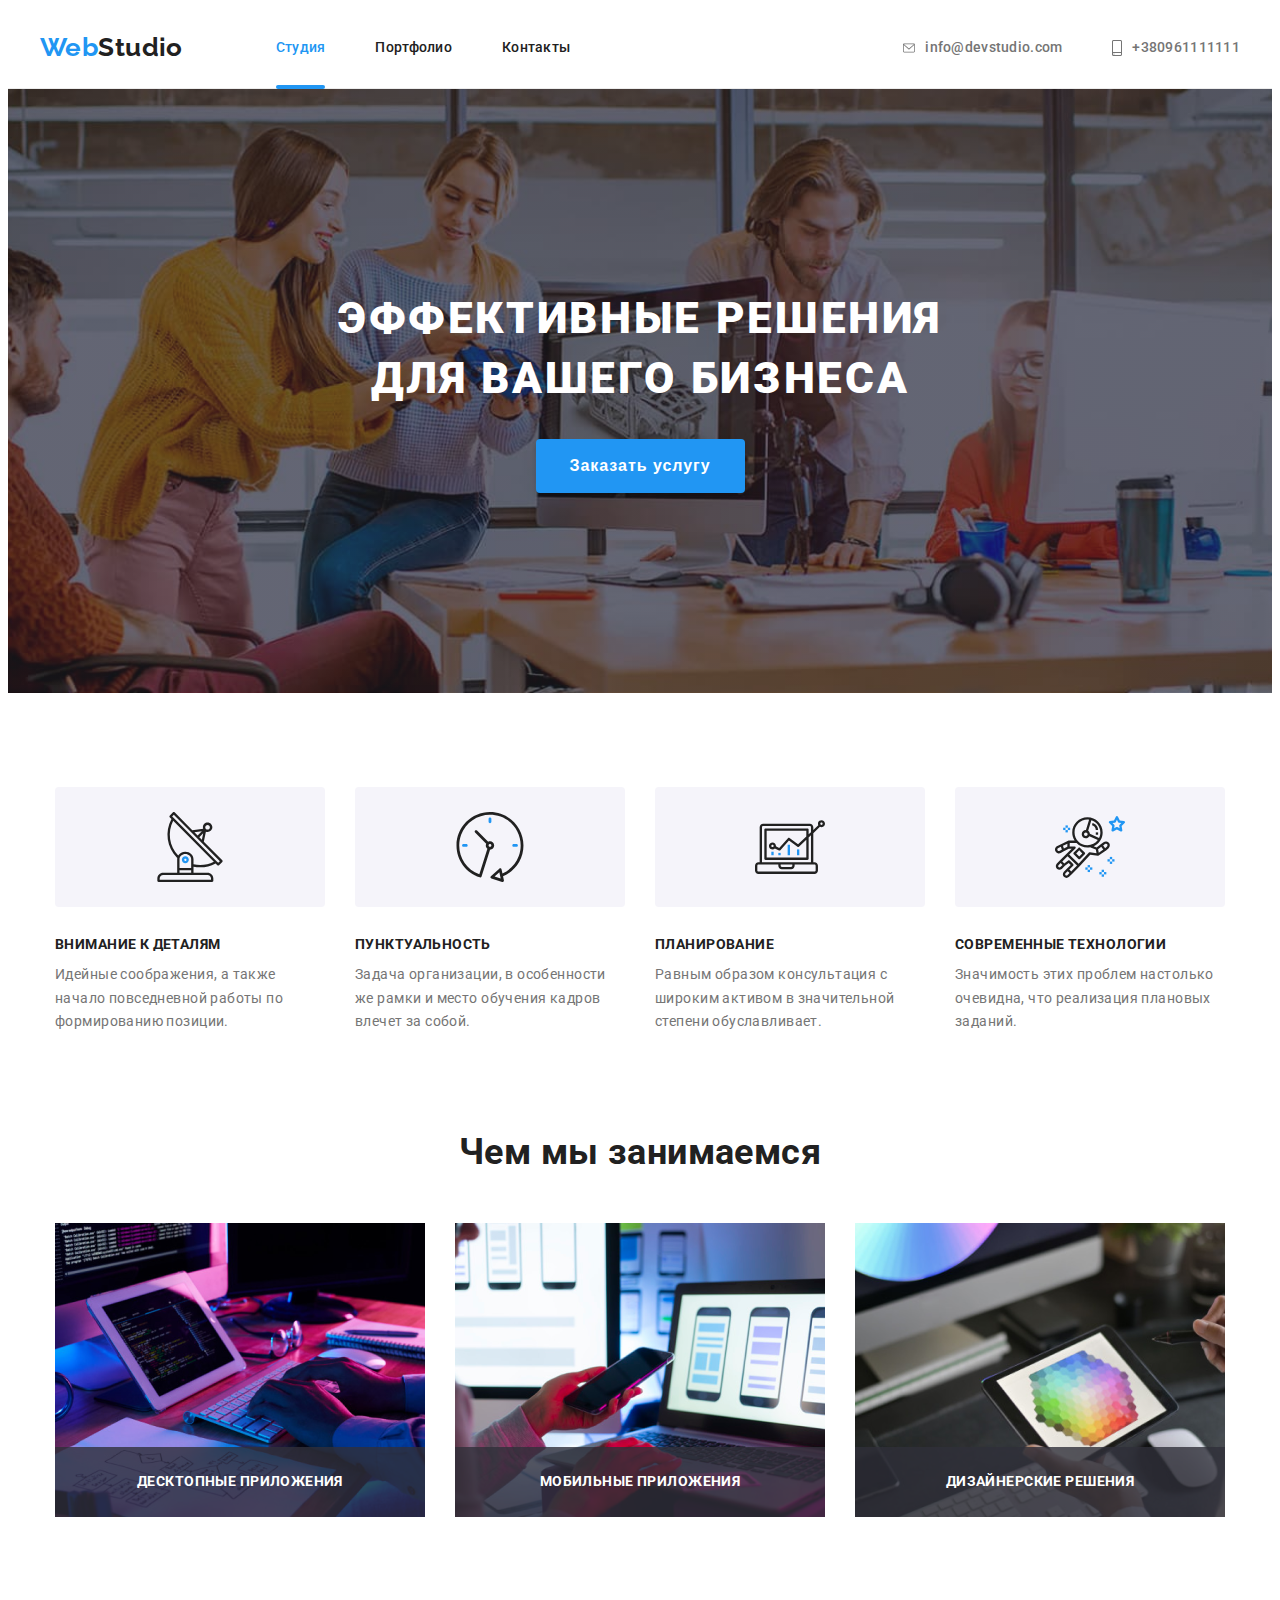
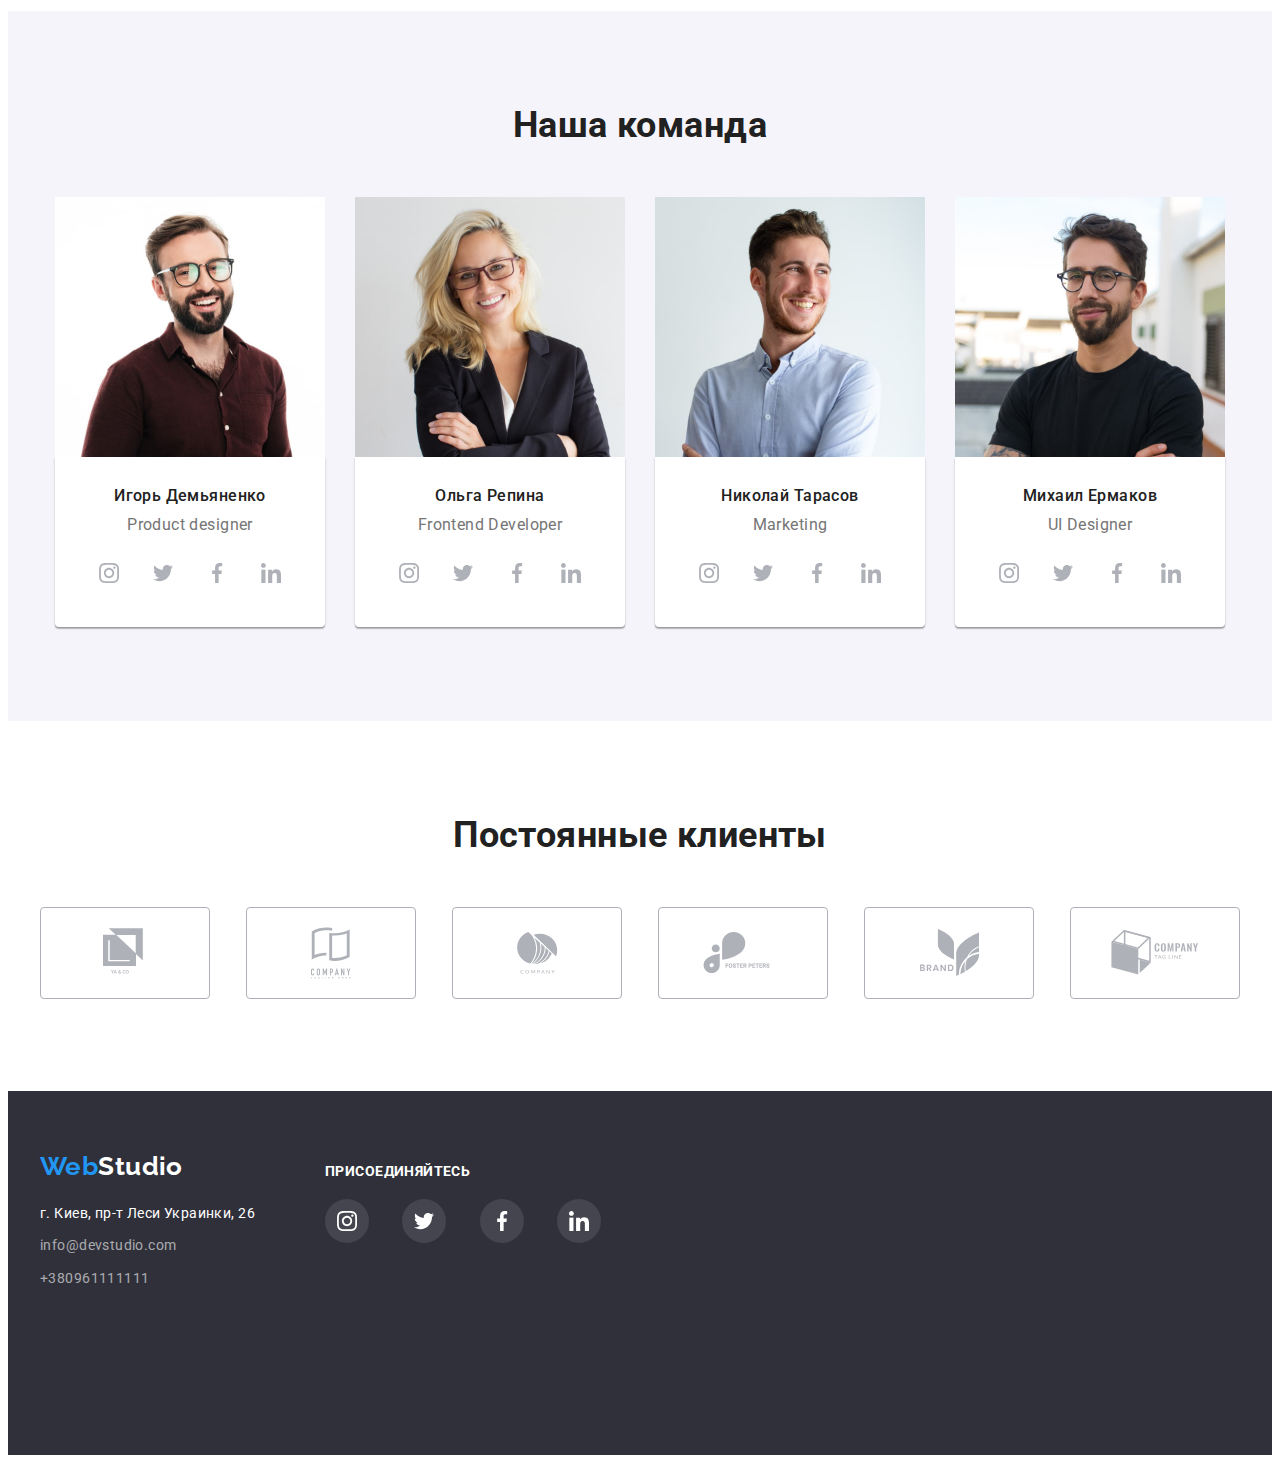
==== commit 96fabc2d: "made edits" ====
--- a/index.html
+++ b/index.html
@@ -4,7 +4,7 @@
     <meta charset="UTF-8">
     <meta name="viewport" content="width=device-width, initial-scale=1.0">
     <title>Web_Sudio</title>
-       <link rel="preconnect" href="https://fonts.gstatic.com">
+    <link rel="preconnect" href="https://fonts.gstatic.com">
     <link href="https://fonts.googleapis.com/css2?family=Raleway:wght@700&family=Roboto:wght@400;500;700;900&display=swap"
         rel="stylesheet">
                 <link rel="stylesheet" href="https://cdnjs.cloudflare.com/ajax/libs/modern-normalize/1.0.0/modern-normalize.min.css"
@@ -314,7 +314,7 @@
         <!--Contact footer section-->
         <footer class="contact-footer">
             <div class="container">
-                   <div class="container-qwe"><a class="footer-logotype link" href="./index.html" target="_blank"><span class="logo-item">Web</span>Studio</a>
+                <div class="container-qwe"><a class="footer-logotype link" href="./index.html" target="_blank"><span class="logo-item">Web</span>Studio</a>
                         <address class="address">
                             <ul class="contact-footer-list list">
                                 <li class="contact-footer-item"><a class="contact-footer-link link"
@@ -327,7 +327,7 @@
                         </address>
                     </div>
                 <div class="connect">
-                    <h2 class="connect-to-us">ПРИСОЕДИНЯЙТЕСЬ</h2>
+                    <h2 class="connect-to-us">присоединяйтесь</h2>
                     <ul class="connect-to-us-list list">
                             <li class="social-list-item">
                                 <a href="" class="social-footer-list-link link">
@@ -359,7 +359,6 @@
                             </li>
                     </ul>
                 </div>
-          
             </div>
         </footer>
         <script src="./js/modal.js"></script>
--- a/css/styles.css
+++ b/css/styles.css
@@ -73,7 +73,7 @@
   padding-bottom: 25px;
   margin-right: 93px;
   display: block;
-  transition: var(--time-hover) cubic-bezier(0.4, 0, 0.2, 1);
+  transition: 250ms cubic-bezier(0.4, 0, 0.2, 1);
 }
 .logotype:hover,
 .logotype:focus {
@@ -98,7 +98,7 @@
   padding-top: 32px;
   padding-bottom: 32px;
   display: block;
-  transition: fill var(--time-hover) cubic-bezier(0.4, 0, 0.2, 1);
+  transition: 250ms cubic-bezier(0.4, 0, 0.2, 1);
 }
 .navigation-link:hover,
 .navigation-link:focus {
@@ -142,36 +142,36 @@
   color: var(--main-color);
   padding-top: 32px;
   padding-bottom: 32px;
-  transition: fill var(--time-hover) cubic-bezier(0.4, 0, 0.2, 1);
+  transition: 250ms cubic-bezier(0.4, 0, 0.2, 1);
 }
 .contact-item:hover,
 .contact-item:focus {
   color: var(--accent-color);
-  transition: fill var(--time-hover) cubic-bezier(0.4, 0, 0.2, 1);
+  transition: 250ms cubic-bezier(0.4, 0, 0.2, 1);
 }
 .social-mail {
   width: 12px;
   height: 16px;
   fill: #757575;
   margin-right: 10px;
-  transition: fill var(--time-hover) cubic-bezier(0.4, 0, 0.2, 1);
+  transition: 250ms cubic-bezier(0.4, 0, 0.2, 1);
 }
 .social-tel {
   width: 10px;
   height: 16px;
   fill: #757575;
   margin-right: 10px;
-  transition: fill var(--time-hover) cubic-bezier(0.4, 0, 0.2, 1);
+  transition: 250ms cubic-bezier(0.4, 0, 0.2, 1);
 }
 .contact-item:hover .social-mail,
 .contact-item:focus .social-mail {
   fill: var(--accent-color);
-  transition: all 250ms cubic-bezier(0.4, 0, 0.2, 1);
+  transition: fill 250ms cubic-bezier(0.4, 0, 0.2, 1);
 }
 .contact-item:hover .social-tel,
 .contact-item:focus .social-tel {
   fill: var(--accent-color);
-  transition: fill var(--time-hover) cubic-bezier(0.4, 0, 0.2, 1);
+  transition: 250ms cubic-bezier(0.4, 0, 0.2, 1);
 }
 
 /*=============END-HEADER============*/
@@ -223,7 +223,7 @@
   border-radius: 4px;
   border-color: transparent;
   cursor: pointer;
-  transition: fill var(--time-hover) cubic-bezier(0.4, 0, 0.2, 1);
+  transition: 250ms cubic-bezier(0.4, 0, 0.2, 1);
 }
 .order-button:hover,
 .order-bytton:focus {
@@ -232,7 +232,7 @@
   border-radius: 4px;
   border-color: transparent;
   cursor: pointer;
-  transition: fill var(--time-hover) cubic-bezier(0.4, 0, 0.2, 1);
+  transition: 250ms cubic-bezier(0.4, 0, 0.2, 1);
 }
 /*=============END-OFFER============*/
 /*=============DETAILS============*/
@@ -329,29 +329,32 @@
   height: 294px;
 }
 .what-we-do-description {
+  display: flex;
+  align-items: center;
+  justify-content: center;
   position: absolute;
-  left: 0;
-  bottom: 0;
   width: 100%;
   height: 100%;
   background-color: rgba(47, 48, 58, 0.8);
   width: 370px;
   height: 70px;
+  left: 0;
+  bottom: 0;
   font-weight: bold;
   font-size: 14px;
   line-height: 1.14;
-  text-align: center;
   text-transform: uppercase;
-  padding: 27px 82px 27px 83px;
-  color: var(--accent-color-secondary);
-}
+  /* padding: 27px 82px 27px 83px; */
+  color: var(--accent-color-secondary);
+}
+
 /*=============END-WHAT-WE-DO============*/
 /*=============OURTEAM============*/
 .ourteam {
   background: var(--background-color-secondary);
   padding-top: 94px;
   padding-bottom: 94px;
-  transition: fill var(--time-hover) cubic-bezier(0.4, 0, 0.2, 1);
+  transition: 250ms cubic-bezier(0.4, 0, 0.2, 1);
 }
 .ourteam-main-title {
   font-weight: bold;
@@ -375,7 +378,7 @@
   box-shadow: 0px 1px 3px rgba(0, 0, 0, 0.12), 0px 1px 1px rgba(0, 0, 0, 0.14),
     0px 2px 1px rgba(0, 0, 0, 0.2);
   border-radius: 0px 0px 4px 4px;
-  transition: fill var(--time-hover) cubic-bezier(0.4, 0, 0.2, 1);
+  transition: 250ms cubic-bezier(0.4, 0, 0.2, 1);
 }
 .ourteam-title {
   font-style: normal;
@@ -414,12 +417,12 @@
   height: 100%;
   background-color: var(--accent-color-secondary);
   border-radius: 50%;
-  transition: fill var(--time-hover) cubic-bezier(0.4, 0, 0.2, 1);
+  transition: 250ms cubic-bezier(0.4, 0, 0.2, 1);
 }
 .social-list-link:hover,
 .social-list-link:focus {
   background-color: var(--accent-color);
-  transition: fill var(--time-hover) cubic-bezier(0.4, 0, 0.2, 1);
+  transition: 250ms cubic-bezier(0.4, 0, 0.2, 1);
 }
 .social-list-icon {
   width: 20px;
@@ -430,7 +433,7 @@
 .social-list-link:hover .social-list-icon,
 .social-list-link:focus .social-list-icon {
   fill: var(--accent-color-secondary);
-  transition: fill var(--time-hover) cubic-bezier(0.4, 0, 0.2, 1);
+  transition: 250ms cubic-bezier(0.4, 0, 0.2, 1);
 }
 
 /*=============END-OURTEAM============*/
@@ -458,23 +461,23 @@
   border-radius: 4px;
   width: 100%;
   height: 100%;
-  transition: fill var(--time-hover) cubic-bezier(0.4, 0, 0.2, 1);
+  transition: 250ms cubic-bezier(0.4, 0, 0.2, 1);
 }
 
 .client-link:hover .client-content,
 .client-link:focus .client-content {
   fill: var(--accent-color);
-  transition: fill var(--time-hover) cubic-bezier(0.4, 0, 0.2, 1);
+  transition: 250ms cubic-bezier(0.4, 0, 0.2, 1);
 }
 
 .client-link:hover,
 .client-link:focus {
   border-color: var(--accent-color);
-  transition: fill var(--time-hover) cubic-bezier(0.4, 0, 0.2, 1);
+  transition: 250ms cubic-bezier(0.4, 0, 0.2, 1);
 }
 .client-content {
   fill: #afb1b8;
-  transition: fill var(--time-hover) cubic-bezier(0.4, 0, 0.2, 1);
+  transition: 250ms cubic-bezier(0.4, 0, 0.2, 1);
 }
 .client-item {
   width: 170px;
@@ -500,7 +503,7 @@
   line-height: 1.19;
   color: var(--accent-color-secondary);
   margin-bottom: 20px;
-  transition: fill var(--time-hover) cubic-bezier(0.4, 0, 0.2, 1);
+  transition: 250ms cubic-bezier(0.4, 0, 0.2, 1);
 }
 .footer-logotype:hover,
 .footer-logotype:focus {
@@ -514,7 +517,7 @@
   font-size: 14px;
   line-height: 1.71;
   color: var(--accent-color-secondary);
-  transition: fill var(--time-hover) cubic-bezier(0.4, 0, 0.2, 1);
+  transition: 250ms cubic-bezier(0.4, 0, 0.2, 1);
 }
 .contact-footer-link:hover,
 .contact-footer-link:focus {
@@ -525,7 +528,7 @@
   font-size: 14px;
   line-height: 1.71;
   color: rgba(255, 255, 255, 0.6);
-  transition: fill var(--time-hover) cubic-bezier(0.4, 0, 0.2, 1);
+  transition: 250ms cubic-bezier(0.4, 0, 0.2, 1);
 }
 .contact-footer-link2:hover,
 .contact-footer-link2:focus {
@@ -535,15 +538,18 @@
   display: inline-block;
   width: 276px;
   height: 80px;
-  padding-top: 12px;
   padding-bottom: 164px;
   padding-left: 70px;
 }
 .connect-to-us {
-  font-weight: normal;
-  font-size: 16px;
+  text-transform: uppercase;
   color: var(--accent-color-secondary);
   margin-bottom: 20px;
+  margin-top: 12px;
+  font-size: 14px;
+  line-height: 1.15;
+  letter-spacing: 0.03em;
+  text-transform: uppercase;
 }
 
 .connect-to-us-list {
@@ -563,7 +569,7 @@
   height: 100%;
   background-color: rgba(255, 255, 255, 0.1);
   border-radius: 50%;
-  transition: fill var(--time-hover) cubic-bezier(0.4, 0, 0.2, 1);
+  transition: 250ms cubic-bezier(0.4, 0, 0.2, 1);
 }
 .social-footer-list-icon {
   width: 20px;
@@ -579,7 +585,7 @@
 .social-footer-list-link:focus .social-list-icon {
   fill: var(--accent-color-secondary);
   background-color: rgba(255, 255, 255, 0.1);
-  transition: fill var(--time-hover) cubic-bezier(0.4, 0, 0.2, 1);
+  transition: 250ms cubic-bezier(0.4, 0, 0.2, 1);
 }
 /*=============END-CONTACT-FOOTER===========*/
 /*=============PORTFOLIO-BUTTON===========*/
@@ -608,7 +614,7 @@
   border-radius: 4px;
   border-color: transparent;
   cursor: pointer;
-  transition: fill var(--time-hover) cubic-bezier(0.4, 0, 0.2, 1);
+  transition: 250ms cubic-bezier(0.4, 0, 0.2, 1);
 }
 .portfolio-button:hover,
 .portfolio-button:focus {
@@ -622,16 +628,17 @@
   border-radius: 4px;
   border-color: transparent;
   cursor: pointer;
-  transition: fill var(--time-hover) cubic-bezier(0.4, 0, 0.2, 1);
+  transition: 250ms cubic-bezier(0.4, 0, 0.2, 1);
 }
 /*=============END-PORTFOLIO-BUTTON===========*/
 /*=============PORTFOLIO-IMAGES===========*/
-.list-portfolio-images .container {
-  display: flex;
+.list-portfolio-images {
+  display: flex;
+  box-sizing: border-box;
   flex-wrap: wrap;
   align-items: center;
-  justify-content: center;
-  margin: -7px;
+  margin-top: -30px;
+  margin-left: -30px;
 }
 .portfolio-content {
   text-align: left;
@@ -641,15 +648,15 @@
   padding-bottom: 20px;
 }
 .list-portfolio-images-items {
-  margin: 7px;
-  display: inline-block;
-  border: 1px solid #eeeeee;
+  flex-basis: calc((100% - 3 * 30px) / 3);
+  margin-top: 30px;
+  margin-left: 30px;
   transition: fill var(--time-hover) cubic-bezier(0.4, 0, 0.2, 1);
 }
 .list-portfolio-images-items:hover,
 .list-portfolio-images-items:focus {
-  border: 1px solid #eeeeee;
-  border: 1px solid #eeeeee;
+  /* border: 1px solid #eeeeee;
+  border: 1px solid #eeeeee; */
   box-shadow: 0px 1px 1px rgba(0, 0, 0, 0.12), 0px 4px 4px rgba(0, 0, 0, 0.06),
     1px 4px 6px rgba(0, 0, 0, 0.16);
   transition: fill var(--time-hover) cubic-bezier(0.4, 0, 0.2, 1);
